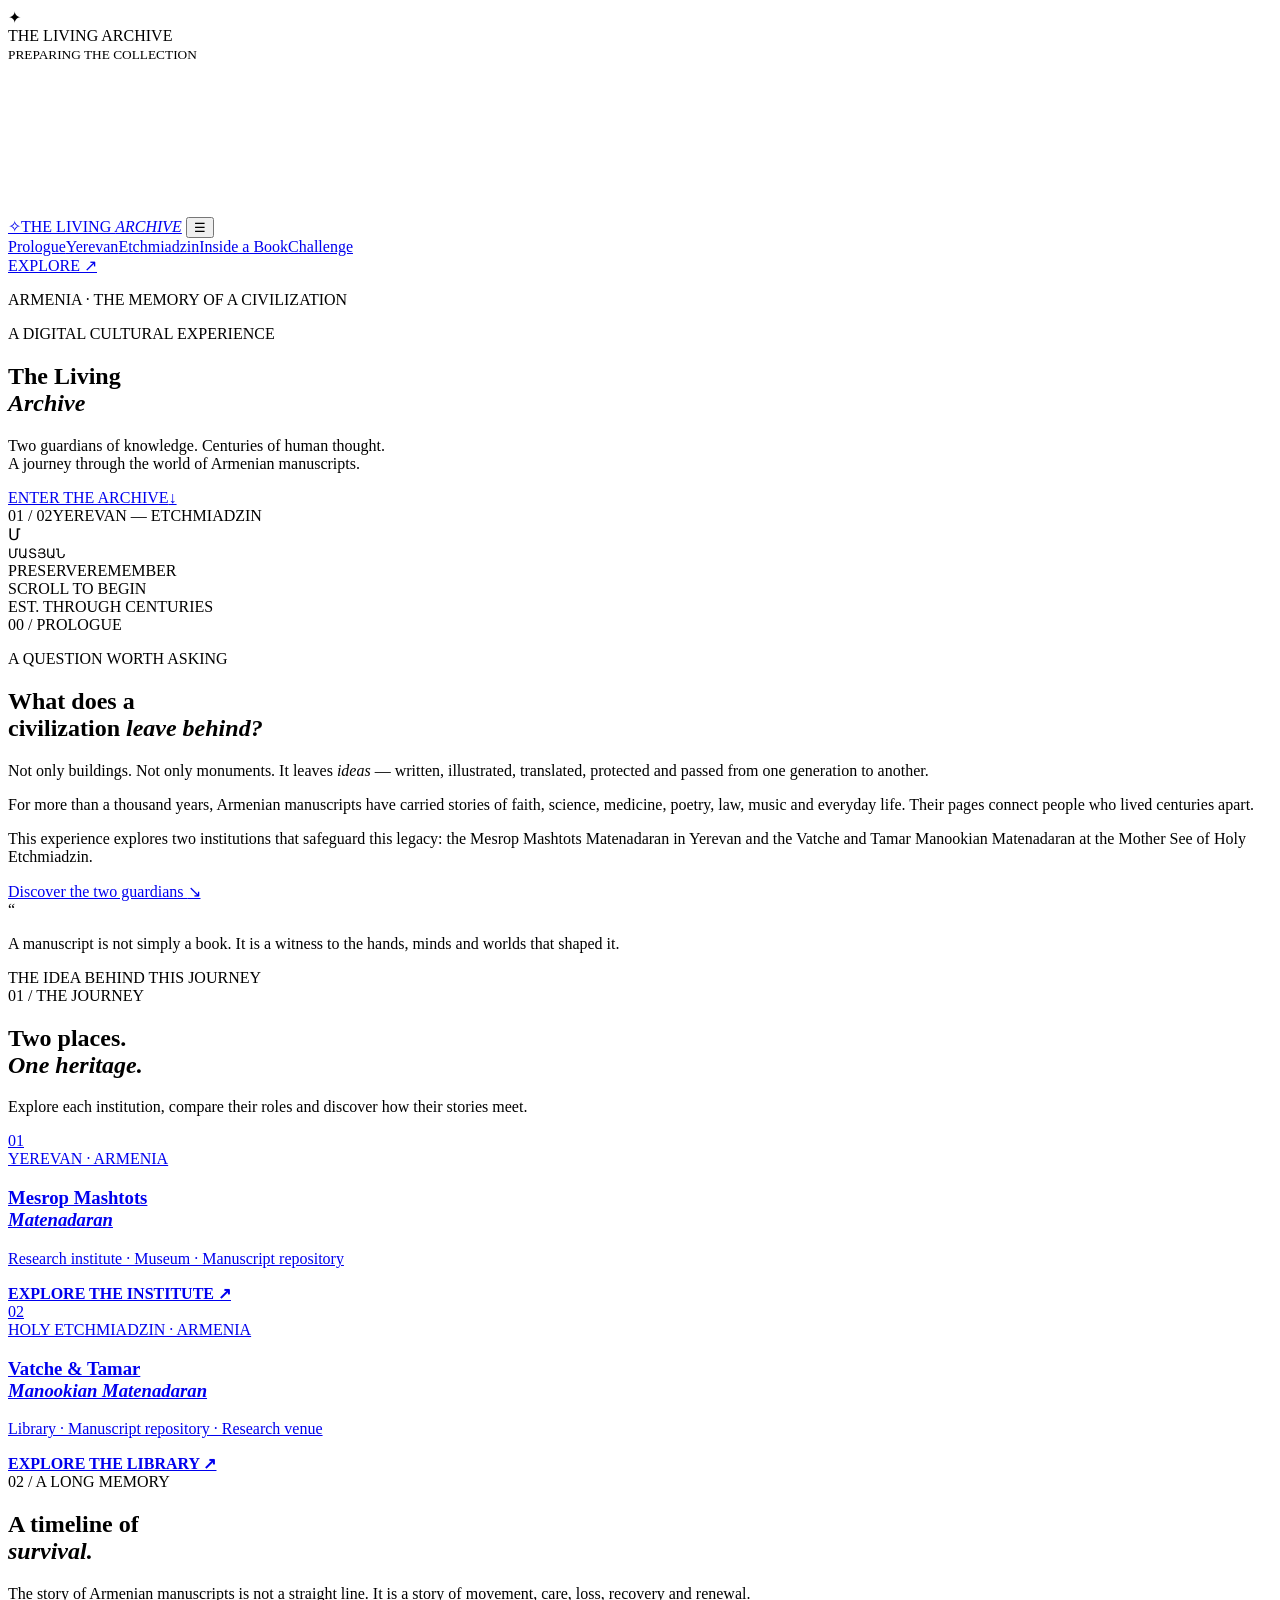
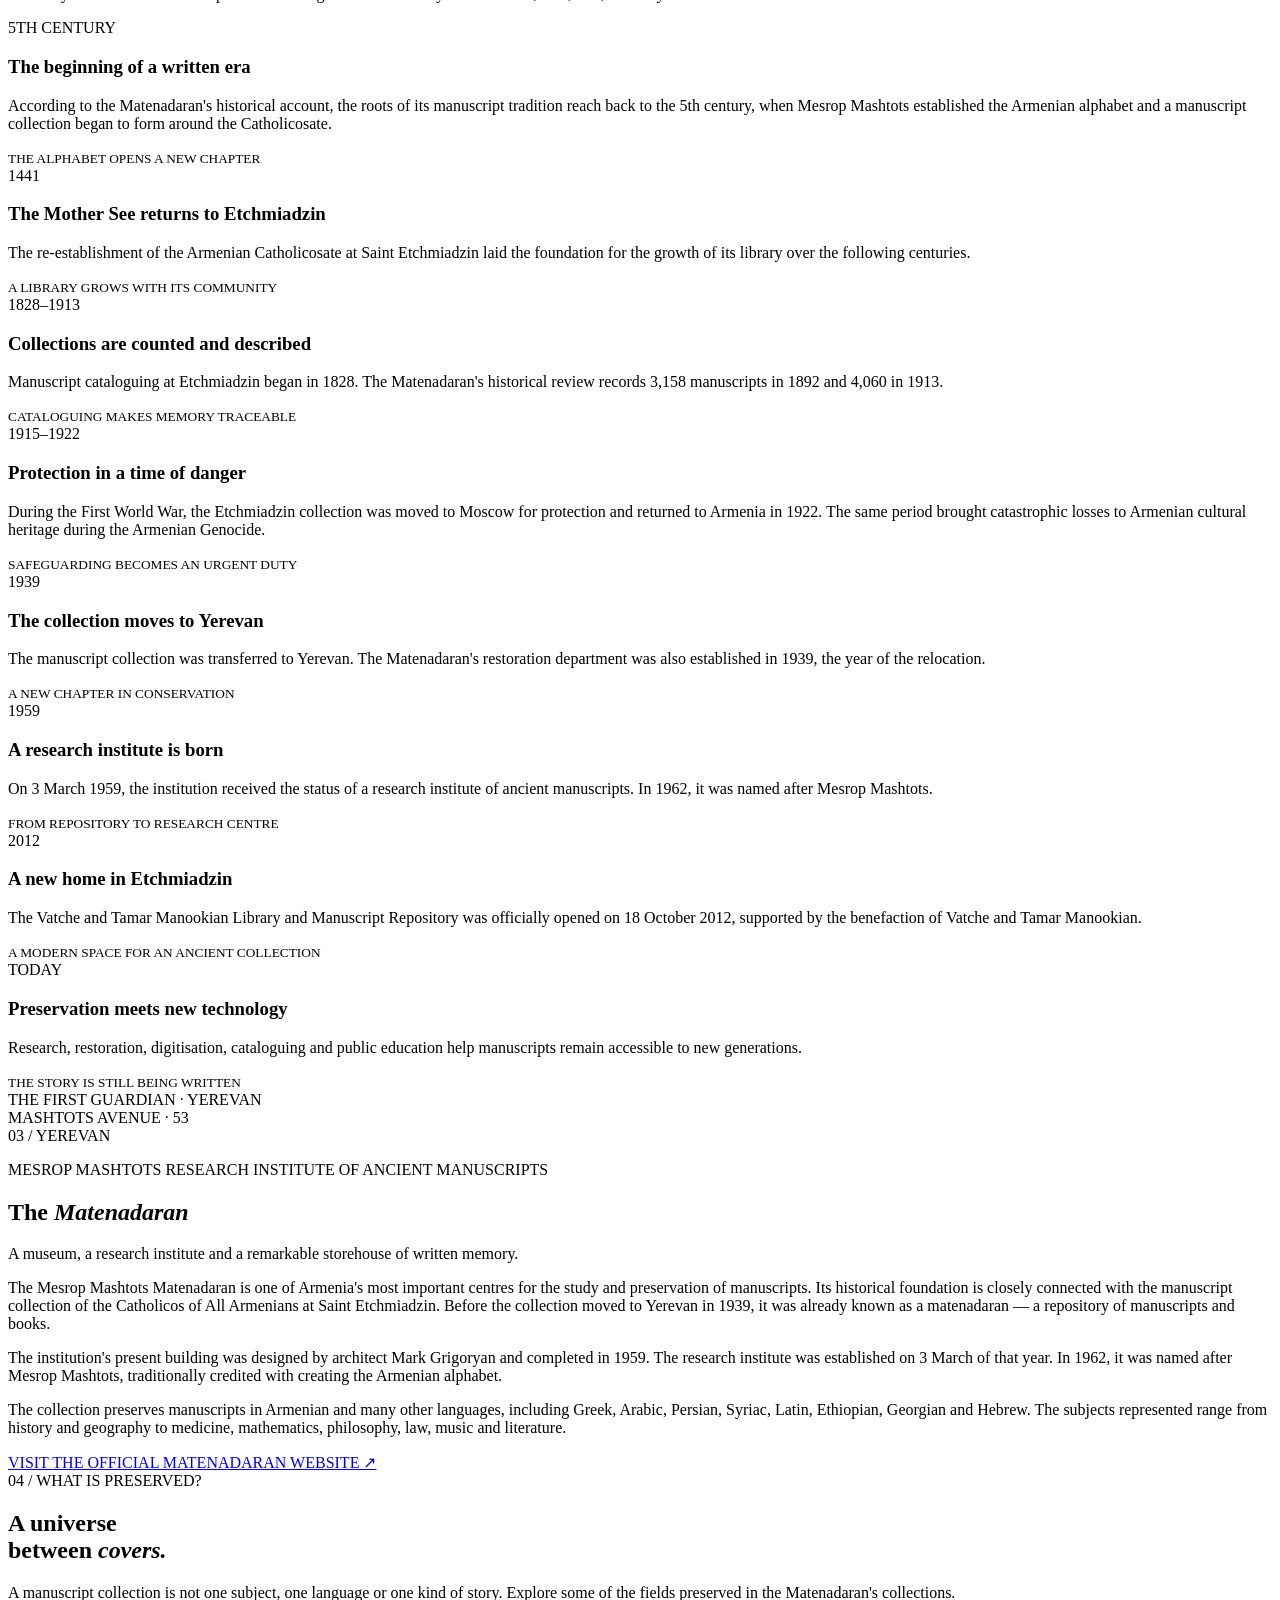
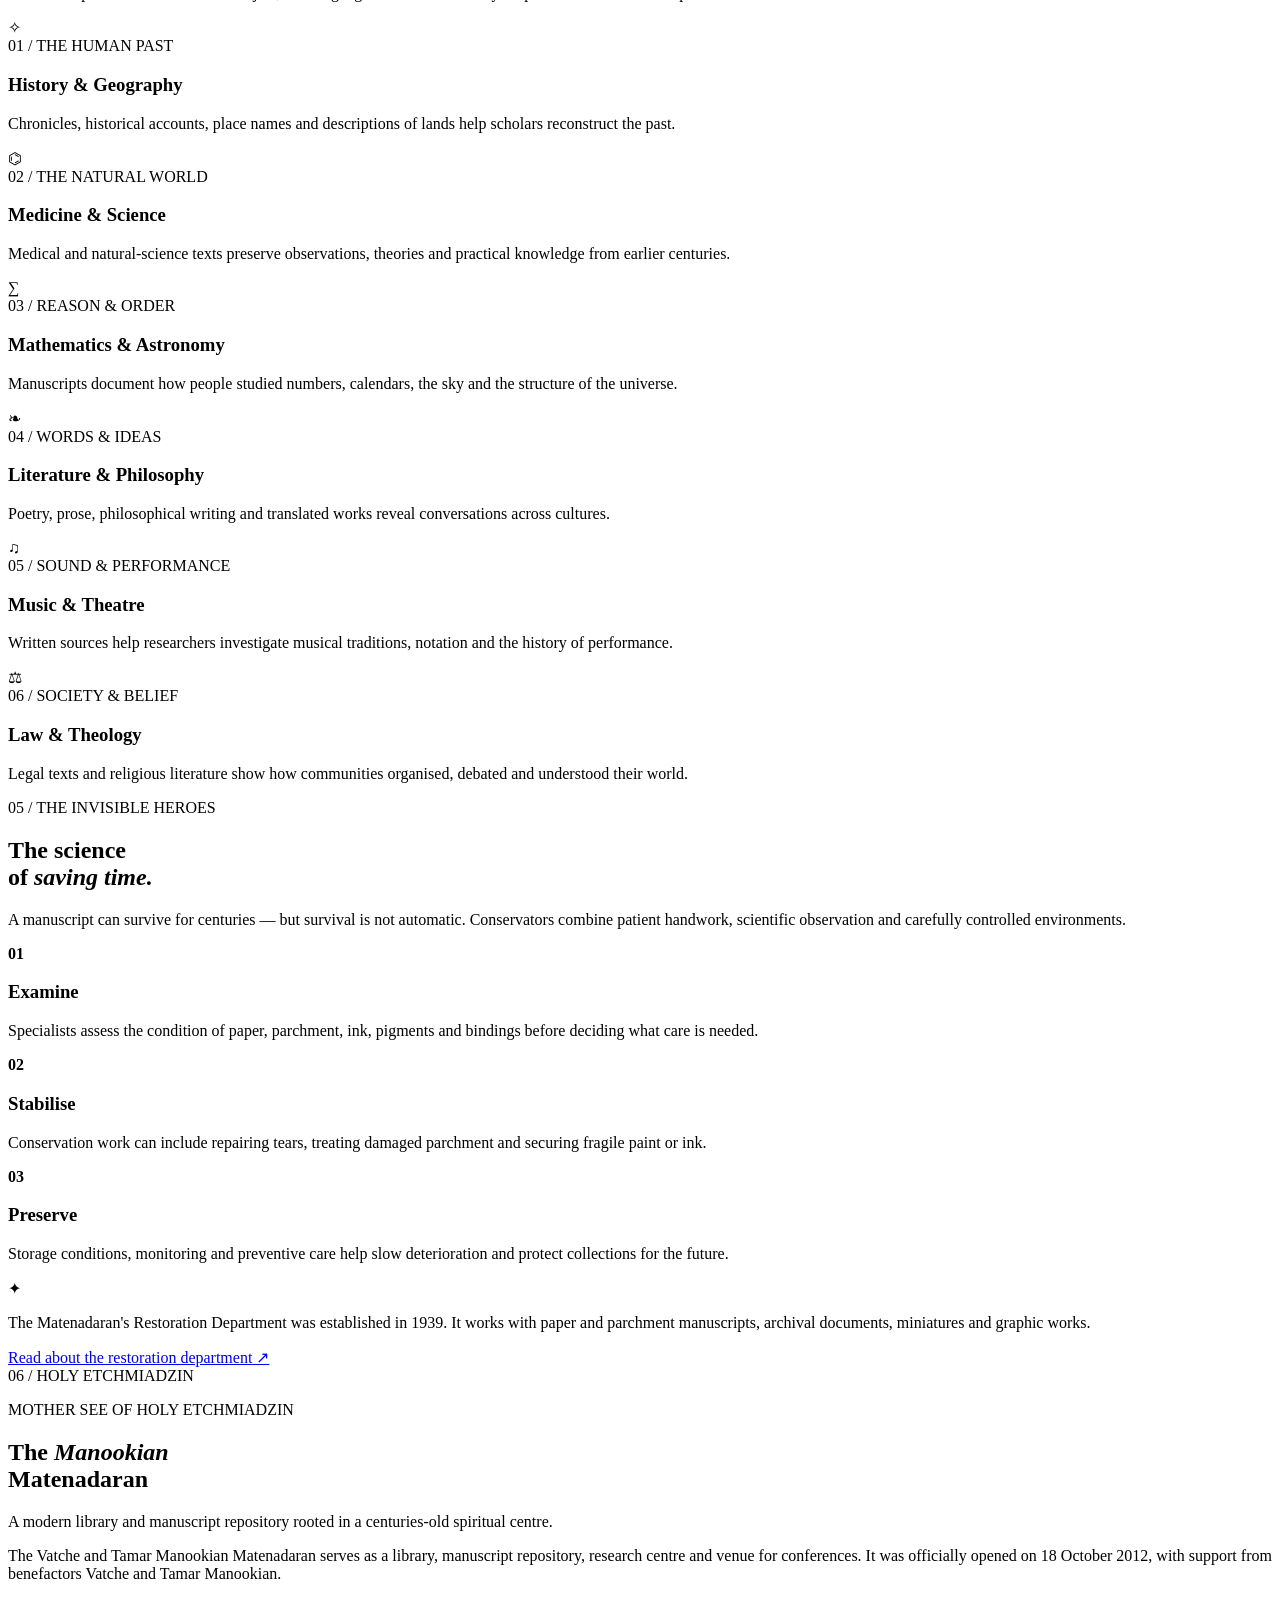
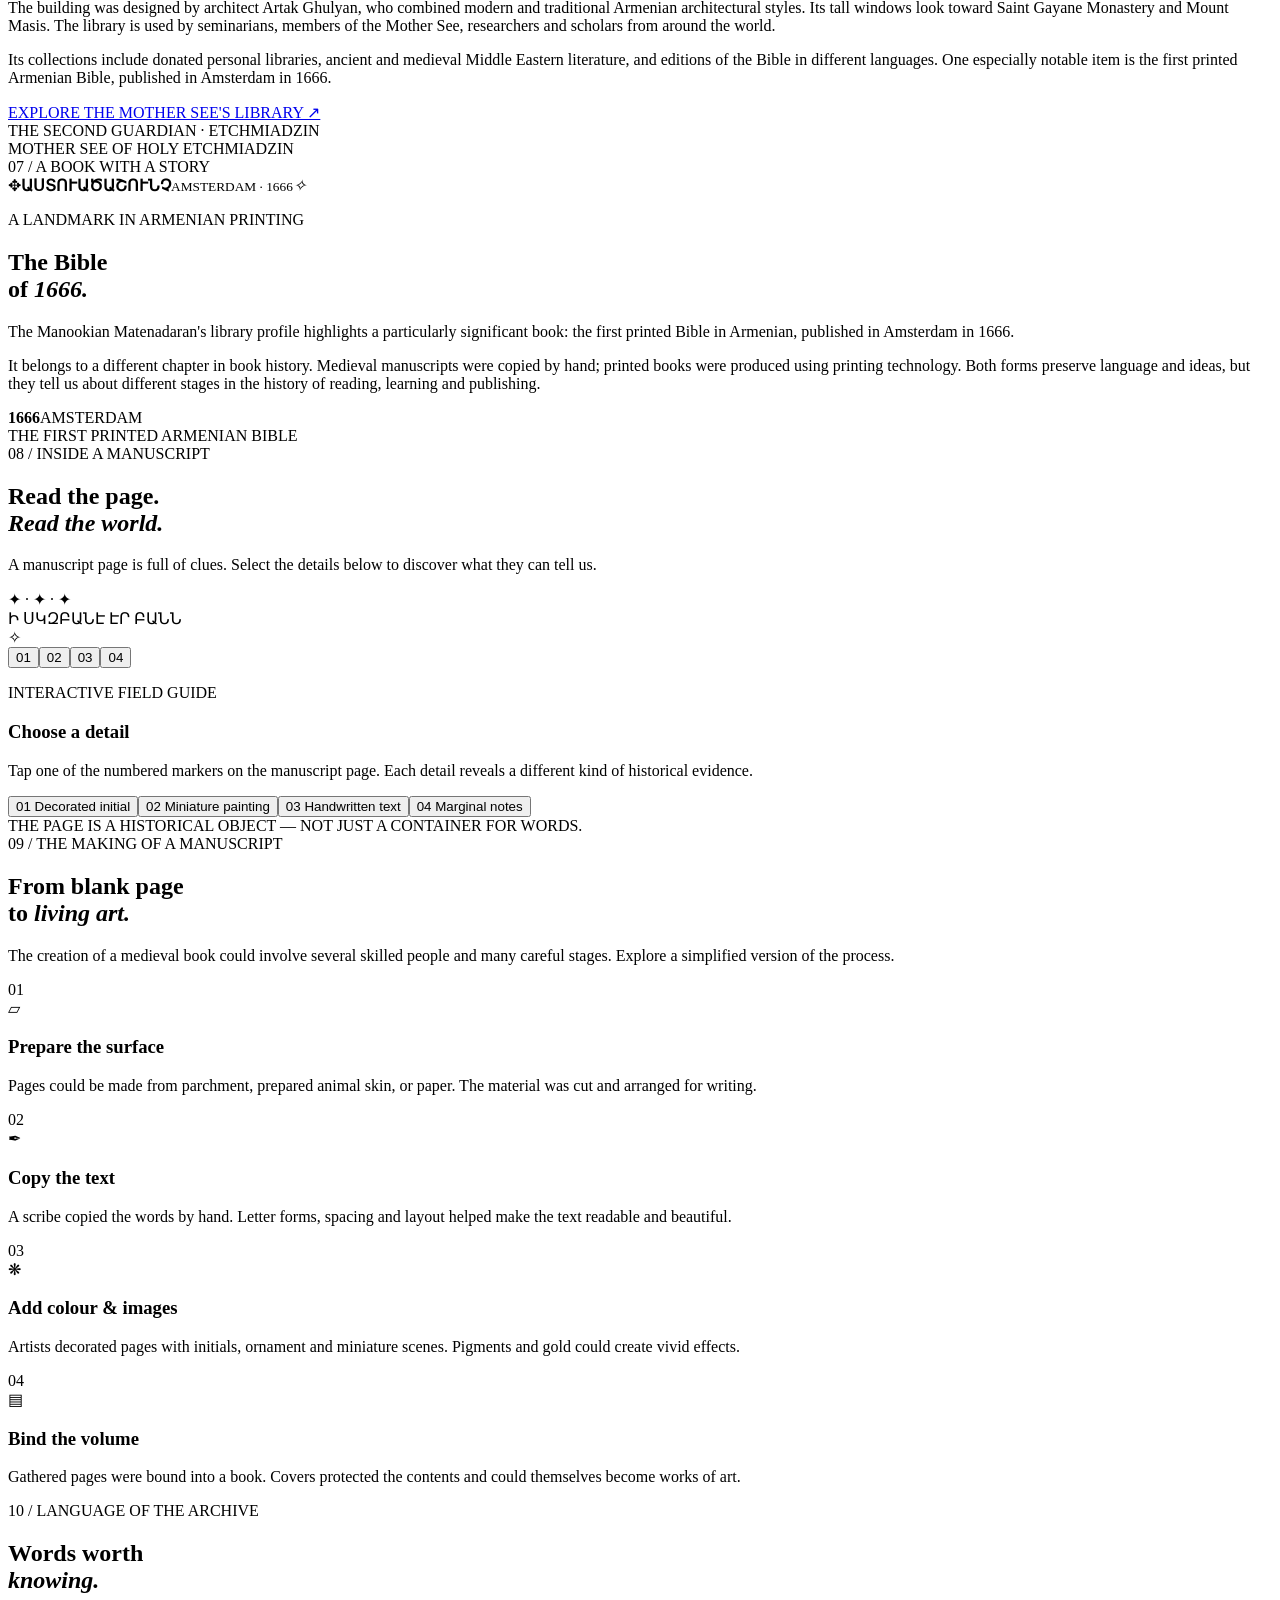
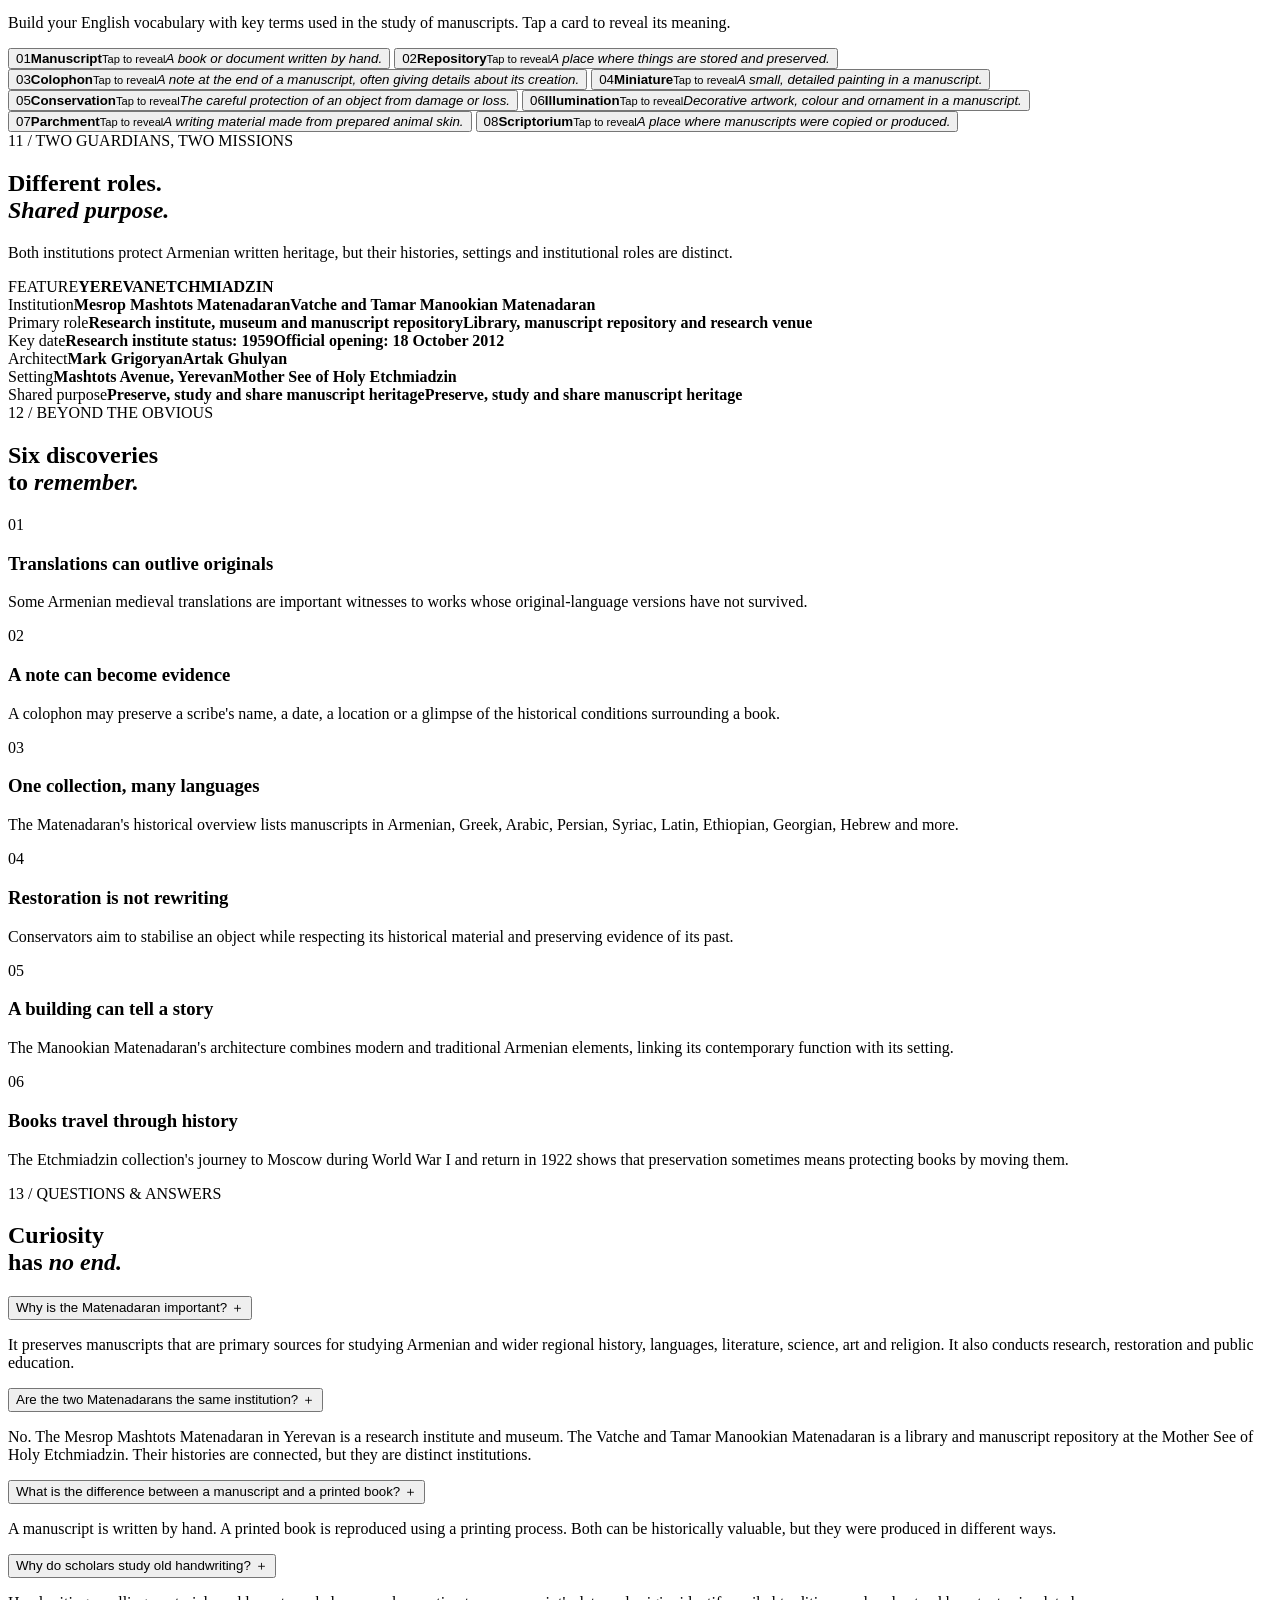
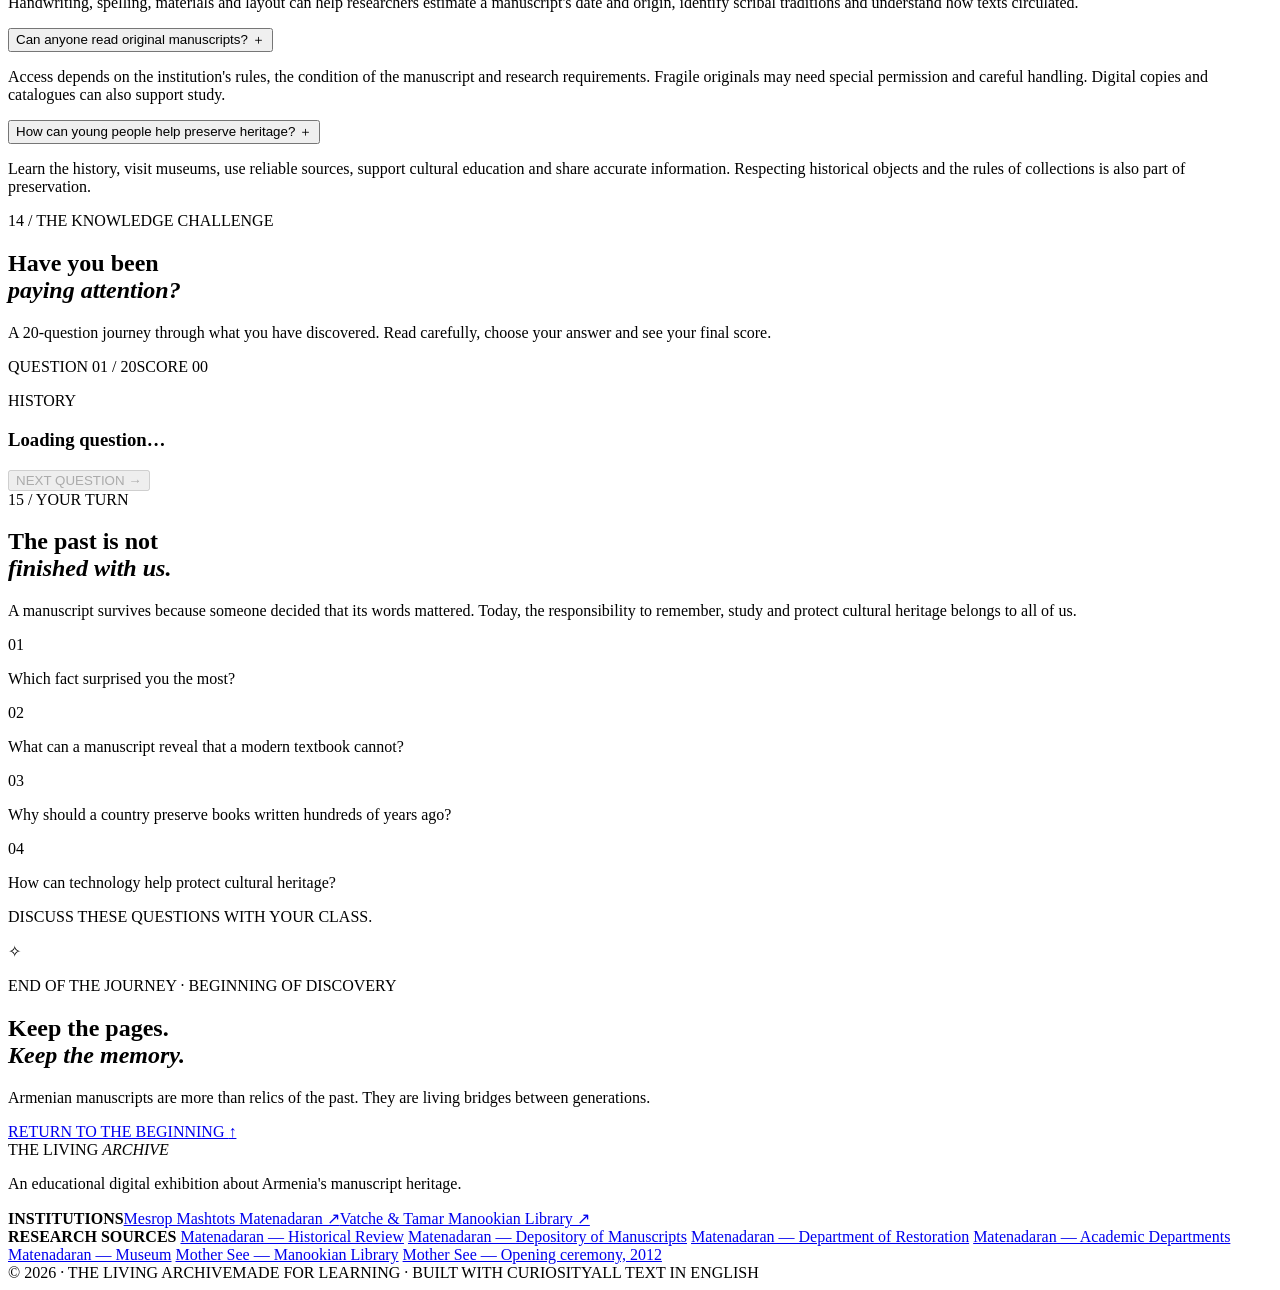
==== index 3.html @ 2962e81a "Add files via upload" ====
<!doctype html>
<html lang="en">
<head>
<meta charset="utf-8"><meta name="viewport" content="width=device-width,initial-scale=1">
<meta name="theme-color" content="#0b0b0c">
<meta name="description" content="An immersive digital museum exploring the Matenadaran in Yerevan and the Vatche and Tamar Manookian Matenadaran at Holy Etchmiadzin.">
<title>THE LIVING ARCHIVE — Guardians of Armenian Wisdom</title>
<link rel="preconnect" href="https://fonts.googleapis.com"><link rel="preconnect" href="https://fonts.gstatic.com" crossorigin>
<link href="https://fonts.googleapis.com/css2?family=Cormorant+Garamond:wght@400;500;600;700&family=DM+Sans:wght@300;400;500;600;700&family=Manrope:wght@300;400;500;600;700&display=swap" rel="stylesheet">
<link rel="stylesheet" href="style.css">
</head>
<body>
<div id="loader"><div class="loader-emblem">✦</div><div class="loader-name">THE LIVING ARCHIVE</div><div class="loader-line"><span></span></div><small>PREPARING THE COLLECTION</small></div>
<canvas id="dust"></canvas><div class="grain"></div><div class="scroll-progress"><span></span></div>
<header class="topbar">
<a class="brand" href="#home"><span class="brand-icon">✧</span><span>THE LIVING <i>ARCHIVE</i></span></a>
<button class="menu-toggle" aria-label="Open navigation">☰</button>
<nav><a href="#prologue">Prologue</a><a href="#yerevan">Yerevan</a><a href="#etchmiadzin">Etchmiadzin</a><a href="#manuscript">Inside a Book</a><a href="#quiz">Challenge</a></nav>
<a class="nav-cta" href="#journey">EXPLORE <span>↗</span></a></header>
<main>
<section class="hero" id="home">
<div class="hero-bg"></div><div class="hero-shade"></div><div class="hero-grid"></div>
<div class="hero-copy"><p class="eyebrow reveal">ARMENIA · THE MEMORY OF A CIVILIZATION</p><div class="hero-overline reveal">A DIGITAL CULTURAL EXPERIENCE</div>
<h1 class="reveal">The Living<br><em>Archive</em></h1>
<p class="hero-deck reveal">Two guardians of knowledge. Centuries of human thought.<br>A journey through the world of Armenian manuscripts.</p>
<a class="hero-button reveal" href="#prologue"><span>ENTER THE ARCHIVE</span><b>↓</b></a>
<div class="hero-caption reveal"><span>01 / 02</span><i></i><span>YEREVAN — ETCHMIADZIN</span></div></div>
<div class="hero-orbit"><div class="orbit-ring ring-a"></div><div class="orbit-ring ring-b"></div><div class="orbit-core">Մ<br><small>ՄԱՏՅԱՆ</small></div><span class="orbit-note note-a">PRESERVE</span><span class="orbit-note note-b">REMEMBER</span></div>
<div class="hero-bottom"><span>SCROLL TO BEGIN</span><div class="scroll-mouse"><i></i></div><span>EST. THROUGH CENTURIES</span></div>
</section>
<section class="prologue section" id="prologue"><div class="section-tag reveal"><span>00</span> / PROLOGUE</div><div class="prologue-layout"><div><p class="gold-kicker reveal">A QUESTION WORTH ASKING</p><h2 class="display reveal">What does a<br>civilization <em>leave behind?</em></h2></div><div class="prologue-text reveal"><p class="large-copy">Not only buildings. Not only monuments. It leaves <em>ideas</em> — written, illustrated, translated, protected and passed from one generation to another.</p><p>For more than a thousand years, Armenian manuscripts have carried stories of faith, science, medicine, poetry, law, music and everyday life. Their pages connect people who lived centuries apart.</p><p>This experience explores two institutions that safeguard this legacy: the Mesrop Mashtots Matenadaran in Yerevan and the Vatche and Tamar Manookian Matenadaran at the Mother See of Holy Etchmiadzin.</p><a class="under-link" href="#journey">Discover the two guardians <span>↘</span></a></div></div>
<div class="quote-band reveal"><span class="quote-mark">“</span><p>A manuscript is not simply a book. It is a witness to the hands, minds and worlds that shaped it.</p><span class="quote-credit">THE IDEA BEHIND THIS JOURNEY</span></div>
</section>
<section class="journey section" id="journey"><div class="section-tag reveal"><span>01</span> / THE JOURNEY</div><div class="section-heading"><h2 class="display reveal">Two places.<br><em>One heritage.</em></h2><p class="reveal">Explore each institution, compare their roles and discover how their stories meet.</p></div>
<div class="destination-grid">
<a class="destination-card card-tilt reveal" href="#yerevan"><div class="dest-img dest-yerevan"></div><div class="dest-shade"></div><div class="dest-number">01</div><div class="dest-info"><span>YEREVAN · ARMENIA</span><h3>Mesrop Mashtots<br><em>Matenadaran</em></h3><p>Research institute · Museum · Manuscript repository</p><b>EXPLORE THE INSTITUTE ↗</b></div></a>
<a class="destination-card card-tilt reveal" href="#etchmiadzin"><div class="dest-img dest-etch"></div><div class="dest-shade"></div><div class="dest-number">02</div><div class="dest-info"><span>HOLY ETCHMIADZIN · ARMENIA</span><h3>Vatche & Tamar<br><em>Manookian Matenadaran</em></h3><p>Library · Manuscript repository · Research venue</p><b>EXPLORE THE LIBRARY ↗</b></div></a>
</div></section>
<section class="history section"><div class="section-tag reveal"><span>02</span> / A LONG MEMORY</div><div class="history-head"><h2 class="display reveal">A timeline of<br><em>survival.</em></h2><p class="reveal">The story of Armenian manuscripts is not a straight line. It is a story of movement, care, loss, recovery and renewal.</p></div>
<div class="timeline">
<article class="timeline-row reveal"><div class="time-date">5TH CENTURY</div><div class="time-dot"></div><div class="time-body"><h3>The beginning of a written era</h3><p>According to the Matenadaran's historical account, the roots of its manuscript tradition reach back to the 5th century, when Mesrop Mashtots established the Armenian alphabet and a manuscript collection began to form around the Catholicosate.</p><small>THE ALPHABET OPENS A NEW CHAPTER</small></div></article>
<article class="timeline-row reveal"><div class="time-date">1441</div><div class="time-dot"></div><div class="time-body"><h3>The Mother See returns to Etchmiadzin</h3><p>The re-establishment of the Armenian Catholicosate at Saint Etchmiadzin laid the foundation for the growth of its library over the following centuries.</p><small>A LIBRARY GROWS WITH ITS COMMUNITY</small></div></article>
<article class="timeline-row reveal"><div class="time-date">1828–1913</div><div class="time-dot"></div><div class="time-body"><h3>Collections are counted and described</h3><p>Manuscript cataloguing at Etchmiadzin began in 1828. The Matenadaran's historical review records 3,158 manuscripts in 1892 and 4,060 in 1913.</p><small>CATALOGUING MAKES MEMORY TRACEABLE</small></div></article>
<article class="timeline-row reveal"><div class="time-date">1915–1922</div><div class="time-dot"></div><div class="time-body"><h3>Protection in a time of danger</h3><p>During the First World War, the Etchmiadzin collection was moved to Moscow for protection and returned to Armenia in 1922. The same period brought catastrophic losses to Armenian cultural heritage during the Armenian Genocide.</p><small>SAFEGUARDING BECOMES AN URGENT DUTY</small></div></article>
<article class="timeline-row reveal"><div class="time-date">1939</div><div class="time-dot"></div><div class="time-body"><h3>The collection moves to Yerevan</h3><p>The manuscript collection was transferred to Yerevan. The Matenadaran's restoration department was also established in 1939, the year of the relocation.</p><small>A NEW CHAPTER IN CONSERVATION</small></div></article>
<article class="timeline-row reveal"><div class="time-date">1959</div><div class="time-dot"></div><div class="time-body"><h3>A research institute is born</h3><p>On 3 March 1959, the institution received the status of a research institute of ancient manuscripts. In 1962, it was named after Mesrop Mashtots.</p><small>FROM REPOSITORY TO RESEARCH CENTRE</small></div></article>
<article class="timeline-row reveal"><div class="time-date">2012</div><div class="time-dot"></div><div class="time-body"><h3>A new home in Etchmiadzin</h3><p>The Vatche and Tamar Manookian Library and Manuscript Repository was officially opened on 18 October 2012, supported by the benefaction of Vatche and Tamar Manookian.</p><small>A MODERN SPACE FOR AN ANCIENT COLLECTION</small></div></article>
<article class="timeline-row reveal"><div class="time-date">TODAY</div><div class="time-dot"></div><div class="time-body"><h3>Preservation meets new technology</h3><p>Research, restoration, digitisation, cataloguing and public education help manuscripts remain accessible to new generations.</p><small>THE STORY IS STILL BEING WRITTEN</small></div></article>
</div></section>
<section class="institution institution-yerevan" id="yerevan"><div class="institution-visual"><div class="visual-image"></div><div class="vertical-label">THE FIRST GUARDIAN · YEREVAN</div><div class="visual-caption">MASHTOTS AVENUE · 53</div></div><div class="institution-content"><div class="section-tag reveal"><span>03</span> / YEREVAN</div><p class="gold-kicker reveal">MESROP MASHTOTS RESEARCH INSTITUTE OF ANCIENT MANUSCRIPTS</p><h2 class="display reveal">The <em>Matenadaran</em></h2><p class="lead reveal">A museum, a research institute and a remarkable storehouse of written memory.</p><p class="reveal">The Mesrop Mashtots Matenadaran is one of Armenia's most important centres for the study and preservation of manuscripts. Its historical foundation is closely connected with the manuscript collection of the Catholicos of All Armenians at Saint Etchmiadzin. Before the collection moved to Yerevan in 1939, it was already known as a matenadaran — a repository of manuscripts and books.</p><p class="reveal">The institution's present building was designed by architect Mark Grigoryan and completed in 1959. The research institute was established on 3 March of that year. In 1962, it was named after Mesrop Mashtots, traditionally credited with creating the Armenian alphabet.</p><p class="reveal">The collection preserves manuscripts in Armenian and many other languages, including Greek, Arabic, Persian, Syriac, Latin, Ethiopian, Georgian and Hebrew. The subjects represented range from history and geography to medicine, mathematics, philosophy, law, music and literature.</p><a class="solid-link reveal" href="https://matenadaran.am/en/" target="_blank" rel="noopener">VISIT THE OFFICIAL MATENADARAN WEBSITE ↗</a></div></section>
<section class="collection section"><div class="section-tag reveal"><span>04</span> / WHAT IS PRESERVED?</div><div class="collection-intro"><h2 class="display reveal">A universe<br>between <em>covers.</em></h2><p class="reveal">A manuscript collection is not one subject, one language or one kind of story. Explore some of the fields preserved in the Matenadaran's collections.</p></div>
<div class="collection-grid">
<article class="collection-tile reveal"><div class="tile-icon">✧</div><span>01 / THE HUMAN PAST</span><h3>History & Geography</h3><p>Chronicles, historical accounts, place names and descriptions of lands help scholars reconstruct the past.</p></article>
<article class="collection-tile reveal"><div class="tile-icon">⌬</div><span>02 / THE NATURAL WORLD</span><h3>Medicine & Science</h3><p>Medical and natural-science texts preserve observations, theories and practical knowledge from earlier centuries.</p></article>
<article class="collection-tile reveal"><div class="tile-icon">∑</div><span>03 / REASON & ORDER</span><h3>Mathematics & Astronomy</h3><p>Manuscripts document how people studied numbers, calendars, the sky and the structure of the universe.</p></article>
<article class="collection-tile reveal"><div class="tile-icon">❧</div><span>04 / WORDS & IDEAS</span><h3>Literature & Philosophy</h3><p>Poetry, prose, philosophical writing and translated works reveal conversations across cultures.</p></article>
<article class="collection-tile reveal"><div class="tile-icon">♫</div><span>05 / SOUND & PERFORMANCE</span><h3>Music & Theatre</h3><p>Written sources help researchers investigate musical traditions, notation and the history of performance.</p></article>
<article class="collection-tile reveal"><div class="tile-icon">⚖</div><span>06 / SOCIETY & BELIEF</span><h3>Law & Theology</h3><p>Legal texts and religious literature show how communities organised, debated and understood their world.</p></article>
</div></section>
<section class="restoration"><div class="restoration-bg"></div><div class="restoration-content"><div class="section-tag reveal"><span>05</span> / THE INVISIBLE HEROES</div><h2 class="display reveal">The science<br>of <em>saving time.</em></h2><p class="restoration-lead reveal">A manuscript can survive for centuries — but survival is not automatic. Conservators combine patient handwork, scientific observation and carefully controlled environments.</p><div class="restoration-points"><article class="reveal"><b>01</b><h3>Examine</h3><p>Specialists assess the condition of paper, parchment, ink, pigments and bindings before deciding what care is needed.</p></article><article class="reveal"><b>02</b><h3>Stabilise</h3><p>Conservation work can include repairing tears, treating damaged parchment and securing fragile paint or ink.</p></article><article class="reveal"><b>03</b><h3>Preserve</h3><p>Storage conditions, monitoring and preventive care help slow deterioration and protect collections for the future.</p></article></div><div class="restoration-note reveal"><span>✦</span><p>The Matenadaran's Restoration Department was established in 1939. It works with paper and parchment manuscripts, archival documents, miniatures and graphic works.</p></div><a class="under-link reveal" href="https://matenadaran.am/en/matenadaran/research-institute/scientific-and-technical-departments/department-of-restoration/" target="_blank" rel="noopener">Read about the restoration department ↗</a></div></section>
<section class="institution institution-etch" id="etchmiadzin"><div class="institution-content"><div class="section-tag reveal"><span>06</span> / HOLY ETCHMIADZIN</div><p class="gold-kicker reveal">MOTHER SEE OF HOLY ETCHMIADZIN</p><h2 class="display reveal">The <em>Manookian</em><br>Matenadaran</h2><p class="lead reveal">A modern library and manuscript repository rooted in a centuries-old spiritual centre.</p><p class="reveal">The Vatche and Tamar Manookian Matenadaran serves as a library, manuscript repository, research centre and venue for conferences. It was officially opened on 18 October 2012, with support from benefactors Vatche and Tamar Manookian.</p><p class="reveal">The building was designed by architect Artak Ghulyan, who combined modern and traditional Armenian architectural styles. Its tall windows look toward Saint Gayane Monastery and Mount Masis. The library is used by seminarians, members of the Mother See, researchers and scholars from around the world.</p><p class="reveal">Its collections include donated personal libraries, ancient and medieval Middle Eastern literature, and editions of the Bible in different languages. One especially notable item is the first printed Armenian Bible, published in Amsterdam in 1666.</p><a class="solid-link reveal" href="https://www.armenianchurch.org/en/Premices-of-the-Mother-See/vatche-and-tamar-manookian-library" target="_blank" rel="noopener">EXPLORE THE MOTHER SEE'S LIBRARY ↗</a></div><div class="institution-visual etch-visual"><div class="visual-image"></div><div class="vertical-label">THE SECOND GUARDIAN · ETCHMIADZIN</div><div class="visual-caption">MOTHER SEE OF HOLY ETCHMIADZIN</div></div></section>
<section class="special-object section"><div class="section-tag reveal"><span>07</span> / A BOOK WITH A STORY</div><div class="object-layout"><div class="object-art reveal"><div class="book-shadow"></div><div class="book-cover"><div class="book-border"><span>✥</span><b>ԱՍՏՈՒԱԾԱՇՈՒՆՉ</b><small>AMSTERDAM · 1666</small><i>✧</i></div></div><div class="object-orbit"></div></div><div class="object-copy"><p class="gold-kicker reveal">A LANDMARK IN ARMENIAN PRINTING</p><h2 class="display reveal">The Bible<br>of <em>1666.</em></h2><p class="reveal">The Manookian Matenadaran's library profile highlights a particularly significant book: the first printed Bible in Armenian, published in Amsterdam in 1666.</p><p class="reveal">It belongs to a different chapter in book history. Medieval manuscripts were copied by hand; printed books were produced using printing technology. Both forms preserve language and ideas, but they tell us about different stages in the history of reading, learning and publishing.</p><div class="object-fact reveal"><strong>1666</strong><span>AMSTERDAM<br>THE FIRST PRINTED ARMENIAN BIBLE</span></div></div></div></section>
<section class="inside-book section" id="manuscript"><div class="section-tag reveal"><span>08</span> / INSIDE A MANUSCRIPT</div><div class="inside-head"><h2 class="display reveal">Read the page.<br><em>Read the world.</em></h2><p class="reveal">A manuscript page is full of clues. Select the details below to discover what they can tell us.</p></div>
<div class="manuscript-lab"><div class="manuscript-visual reveal"><div class="folio"><div class="folio-top">✦ · ✦ · ✦</div><div class="folio-title">Ի ՍԿԶԲԱՆԷ ԷՐ ԲԱՆՆ</div><div class="folio-art"><div class="miniature-frame"><div class="miniature-sun"></div><div class="miniature-arch"></div><div class="miniature-figure"></div></div></div><div class="folio-lines"><i></i><i></i><i></i><i></i><i></i><i></i><i></i></div><div class="folio-note">✧</div></div><button class="hotspot hs1" data-detail="initial" aria-label="Decorated initial">01</button><button class="hotspot hs2" data-detail="miniature" aria-label="Miniature illustration">02</button><button class="hotspot hs3" data-detail="text" aria-label="Handwritten text">03</button><button class="hotspot hs4" data-detail="margin" aria-label="Marginal note">04</button></div>
<div class="manuscript-details"><p class="gold-kicker">INTERACTIVE FIELD GUIDE</p><h3 id="detail-title">Choose a detail</h3><p id="detail-copy">Tap one of the numbered markers on the manuscript page. Each detail reveals a different kind of historical evidence.</p><div class="detail-index"><button class="detail-tab active" data-detail="initial">01 <span>Decorated initial</span></button><button class="detail-tab" data-detail="miniature">02 <span>Miniature painting</span></button><button class="detail-tab" data-detail="text">03 <span>Handwritten text</span></button><button class="detail-tab" data-detail="margin">04 <span>Marginal notes</span></button></div><div class="detail-tip">THE PAGE IS A HISTORICAL OBJECT — NOT JUST A CONTAINER FOR WORDS.</div></div></div></section>
<section class="craft-section"><div class="craft-bg"></div><div class="craft-content"><div class="section-tag reveal"><span>09</span> / THE MAKING OF A MANUSCRIPT</div><h2 class="display reveal">From blank page<br>to <em>living art.</em></h2><p class="craft-intro reveal">The creation of a medieval book could involve several skilled people and many careful stages. Explore a simplified version of the process.</p>
<div class="craft-flow"><article class="craft-card reveal"><span>01</span><div class="craft-symbol">▱</div><h3>Prepare the surface</h3><p>Pages could be made from parchment, prepared animal skin, or paper. The material was cut and arranged for writing.</p></article><article class="craft-card reveal"><span>02</span><div class="craft-symbol">✒</div><h3>Copy the text</h3><p>A scribe copied the words by hand. Letter forms, spacing and layout helped make the text readable and beautiful.</p></article><article class="craft-card reveal"><span>03</span><div class="craft-symbol">❋</div><h3>Add colour & images</h3><p>Artists decorated pages with initials, ornament and miniature scenes. Pigments and gold could create vivid effects.</p></article><article class="craft-card reveal"><span>04</span><div class="craft-symbol">▤</div><h3>Bind the volume</h3><p>Gathered pages were bound into a book. Covers protected the contents and could themselves become works of art.</p></article></div></div></section>
<section class="language section"><div class="section-tag reveal"><span>10</span> / LANGUAGE OF THE ARCHIVE</div><div class="language-head"><h2 class="display reveal">Words worth<br><em>knowing.</em></h2><p class="reveal">Build your English vocabulary with key terms used in the study of manuscripts. Tap a card to reveal its meaning.</p></div><div class="vocab-grid" id="vocab-grid">
<button class="vocab-card reveal"><span>01</span><strong>Manuscript</strong><small>Tap to reveal</small><em>A book or document written by hand.</em></button>
<button class="vocab-card reveal"><span>02</span><strong>Repository</strong><small>Tap to reveal</small><em>A place where things are stored and preserved.</em></button>
<button class="vocab-card reveal"><span>03</span><strong>Colophon</strong><small>Tap to reveal</small><em>A note at the end of a manuscript, often giving details about its creation.</em></button>
<button class="vocab-card reveal"><span>04</span><strong>Miniature</strong><small>Tap to reveal</small><em>A small, detailed painting in a manuscript.</em></button>
<button class="vocab-card reveal"><span>05</span><strong>Conservation</strong><small>Tap to reveal</small><em>The careful protection of an object from damage or loss.</em></button>
<button class="vocab-card reveal"><span>06</span><strong>Illumination</strong><small>Tap to reveal</small><em>Decorative artwork, colour and ornament in a manuscript.</em></button>
<button class="vocab-card reveal"><span>07</span><strong>Parchment</strong><small>Tap to reveal</small><em>A writing material made from prepared animal skin.</em></button>
<button class="vocab-card reveal"><span>08</span><strong>Scriptorium</strong><small>Tap to reveal</small><em>A place where manuscripts were copied or produced.</em></button>
</div></section>
<section class="compare section"><div class="section-tag reveal"><span>11</span> / TWO GUARDIANS, TWO MISSIONS</div><h2 class="display reveal">Different roles.<br><em>Shared purpose.</em></h2><p class="compare-intro reveal">Both institutions protect Armenian written heritage, but their histories, settings and institutional roles are distinct.</p>
<div class="compare-table reveal"><div class="compare-row compare-labels"><span>FEATURE</span><b>YEREVAN</b><b>ETCHMIADZIN</b></div><div class="compare-row"><span>Institution</span><b>Mesrop Mashtots Matenadaran</b><b>Vatche and Tamar Manookian Matenadaran</b></div><div class="compare-row"><span>Primary role</span><b>Research institute, museum and manuscript repository</b><b>Library, manuscript repository and research venue</b></div><div class="compare-row"><span>Key date</span><b>Research institute status: 1959</b><b>Official opening: 18 October 2012</b></div><div class="compare-row"><span>Architect</span><b>Mark Grigoryan</b><b>Artak Ghulyan</b></div><div class="compare-row"><span>Setting</span><b>Mashtots Avenue, Yerevan</b><b>Mother See of Holy Etchmiadzin</b></div><div class="compare-row"><span>Shared purpose</span><b>Preserve, study and share manuscript heritage</b><b>Preserve, study and share manuscript heritage</b></div></div></section>
<section class="curiosities"><div class="curiosity-bg"></div><div class="curiosity-content"><div class="section-tag reveal"><span>12</span> / BEYOND THE OBVIOUS</div><h2 class="display reveal">Six discoveries<br>to <em>remember.</em></h2><div class="curiosity-grid">
<article class="curiosity-card reveal"><span>01</span><h3>Translations can outlive originals</h3><p>Some Armenian medieval translations are important witnesses to works whose original-language versions have not survived.</p></article>
<article class="curiosity-card reveal"><span>02</span><h3>A note can become evidence</h3><p>A colophon may preserve a scribe's name, a date, a location or a glimpse of the historical conditions surrounding a book.</p></article>
<article class="curiosity-card reveal"><span>03</span><h3>One collection, many languages</h3><p>The Matenadaran's historical overview lists manuscripts in Armenian, Greek, Arabic, Persian, Syriac, Latin, Ethiopian, Georgian, Hebrew and more.</p></article>
<article class="curiosity-card reveal"><span>04</span><h3>Restoration is not rewriting</h3><p>Conservators aim to stabilise an object while respecting its historical material and preserving evidence of its past.</p></article>
<article class="curiosity-card reveal"><span>05</span><h3>A building can tell a story</h3><p>The Manookian Matenadaran's architecture combines modern and traditional Armenian elements, linking its contemporary function with its setting.</p></article>
<article class="curiosity-card reveal"><span>06</span><h3>Books travel through history</h3><p>The Etchmiadzin collection's journey to Moscow during World War I and return in 1922 shows that preservation sometimes means protecting books by moving them.</p></article>
</div></div></section>
<section class="faq section"><div class="section-tag reveal"><span>13</span> / QUESTIONS & ANSWERS</div><div class="faq-layout"><h2 class="display reveal">Curiosity<br>has <em>no end.</em></h2><div class="faq-list">
<article class="faq-item reveal"><button>Why is the Matenadaran important? <span>＋</span></button><div class="faq-answer"><p>It preserves manuscripts that are primary sources for studying Armenian and wider regional history, languages, literature, science, art and religion. It also conducts research, restoration and public education.</p></div></article>
<article class="faq-item reveal"><button>Are the two Matenadarans the same institution? <span>＋</span></button><div class="faq-answer"><p>No. The Mesrop Mashtots Matenadaran in Yerevan is a research institute and museum. The Vatche and Tamar Manookian Matenadaran is a library and manuscript repository at the Mother See of Holy Etchmiadzin. Their histories are connected, but they are distinct institutions.</p></div></article>
<article class="faq-item reveal"><button>What is the difference between a manuscript and a printed book? <span>＋</span></button><div class="faq-answer"><p>A manuscript is written by hand. A printed book is reproduced using a printing process. Both can be historically valuable, but they were produced in different ways.</p></div></article>
<article class="faq-item reveal"><button>Why do scholars study old handwriting? <span>＋</span></button><div class="faq-answer"><p>Handwriting, spelling, materials and layout can help researchers estimate a manuscript's date and origin, identify scribal traditions and understand how texts circulated.</p></div></article>
<article class="faq-item reveal"><button>Can anyone read original manuscripts? <span>＋</span></button><div class="faq-answer"><p>Access depends on the institution's rules, the condition of the manuscript and research requirements. Fragile originals may need special permission and careful handling. Digital copies and catalogues can also support study.</p></div></article>
<article class="faq-item reveal"><button>How can young people help preserve heritage? <span>＋</span></button><div class="faq-answer"><p>Learn the history, visit museums, use reliable sources, support cultural education and share accurate information. Respecting historical objects and the rules of collections is also part of preservation.</p></div></article>
</div></div></section>
<section class="quiz-section section" id="quiz"><div class="section-tag reveal"><span>14</span> / THE KNOWLEDGE CHALLENGE</div><div class="quiz-heading"><h2 class="display reveal">Have you been<br><em>paying attention?</em></h2><p class="reveal">A 20-question journey through what you have discovered. Read carefully, choose your answer and see your final score.</p></div><div class="quiz-shell reveal"><div class="quiz-top"><span id="quiz-count">QUESTION 01 / 20</span><span id="quiz-score">SCORE 00</span></div><div class="quiz-progress"><span id="quiz-bar"></span></div><div id="quiz-area"><p class="quiz-category" id="quiz-category">HISTORY</p><h3 id="quiz-question">Loading question…</h3><div id="quiz-answers" class="quiz-answers"></div><div id="quiz-feedback" aria-live="polite"></div><button id="quiz-next" class="hero-button" disabled>NEXT QUESTION <b>→</b></button></div><div id="quiz-result" hidden></div></div></section>
<section class="reflection section"><div class="section-tag reveal"><span>15</span> / YOUR TURN</div><h2 class="display reveal">The past is not<br><em>finished with us.</em></h2><p class="reflection-copy reveal">A manuscript survives because someone decided that its words mattered. Today, the responsibility to remember, study and protect cultural heritage belongs to all of us.</p><div class="reflection-prompts reveal"><div><span>01</span><p>Which fact surprised you the most?</p></div><div><span>02</span><p>What can a manuscript reveal that a modern textbook cannot?</p></div><div><span>03</span><p>Why should a country preserve books written hundreds of years ago?</p></div><div><span>04</span><p>How can technology help protect cultural heritage?</p></div></div><p class="reflection-note reveal">DISCUSS THESE QUESTIONS WITH YOUR CLASS.</p></section>
<section class="closing"><div class="closing-symbol">✧</div><p class="gold-kicker">END OF THE JOURNEY · BEGINNING OF DISCOVERY</p><h2>Keep the pages.<br><em>Keep the memory.</em></h2><p>Armenian manuscripts are more than relics of the past. They are living bridges between generations.</p><a class="hero-button" href="#home">RETURN TO THE BEGINNING <b>↑</b></a></section>
</main>
<footer><div class="footer-top"><div class="footer-brand">THE LIVING <i>ARCHIVE</i><p>An educational digital exhibition about Armenia's manuscript heritage.</p></div><div class="footer-links"><strong>INSTITUTIONS</strong><a href="https://matenadaran.am/en/" target="_blank" rel="noopener">Mesrop Mashtots Matenadaran ↗</a><a href="https://www.armenianchurch.org/en/Premices-of-the-Mother-See/vatche-and-tamar-manookian-library" target="_blank" rel="noopener">Vatche & Tamar Manookian Library ↗</a></div></div>
<div class="source-list"><strong>RESEARCH SOURCES</strong>
<a href="https://matenadaran.am/en/matenadaran/research-institute/historical-review/" target="_blank" rel="noopener">Matenadaran — Historical Review</a>
<a href="https://matenadaran.am/en/matenadaran/research-institute/scientific-and-technical-departments/depository-of-manuscripts/" target="_blank" rel="noopener">Matenadaran — Depository of Manuscripts</a>
<a href="https://matenadaran.am/en/matenadaran/research-institute/scientific-and-technical-departments/department-of-restoration/" target="_blank" rel="noopener">Matenadaran — Department of Restoration</a>
<a href="https://matenadaran.am/en/matenadaran/research-institute/academic-departments/" target="_blank" rel="noopener">Matenadaran — Academic Departments</a>
<a href="https://matenadaran.am/en/matenadaran/museum-and-gallery/museum-of-matenadaran/" target="_blank" rel="noopener">Matenadaran — Museum</a>
<a href="https://www.armenianchurch.org/en/Premices-of-the-Mother-See/vatche-and-tamar-manookian-library" target="_blank" rel="noopener">Mother See — Manookian Library</a>
<a href="https://www.armenianchurch.org/en/videos/opening-of-vatche-and-tamar-manoukian-library/4284" target="_blank" rel="noopener">Mother See — Opening ceremony, 2012</a>
</div><div class="footer-bottom"><span>© 2026 · THE LIVING ARCHIVE</span><span>MADE FOR LEARNING · BUILT WITH CURIOSITY</span><span>ALL TEXT IN ENGLISH</span></div></footer>
<script src="script.js"></script></body></html>
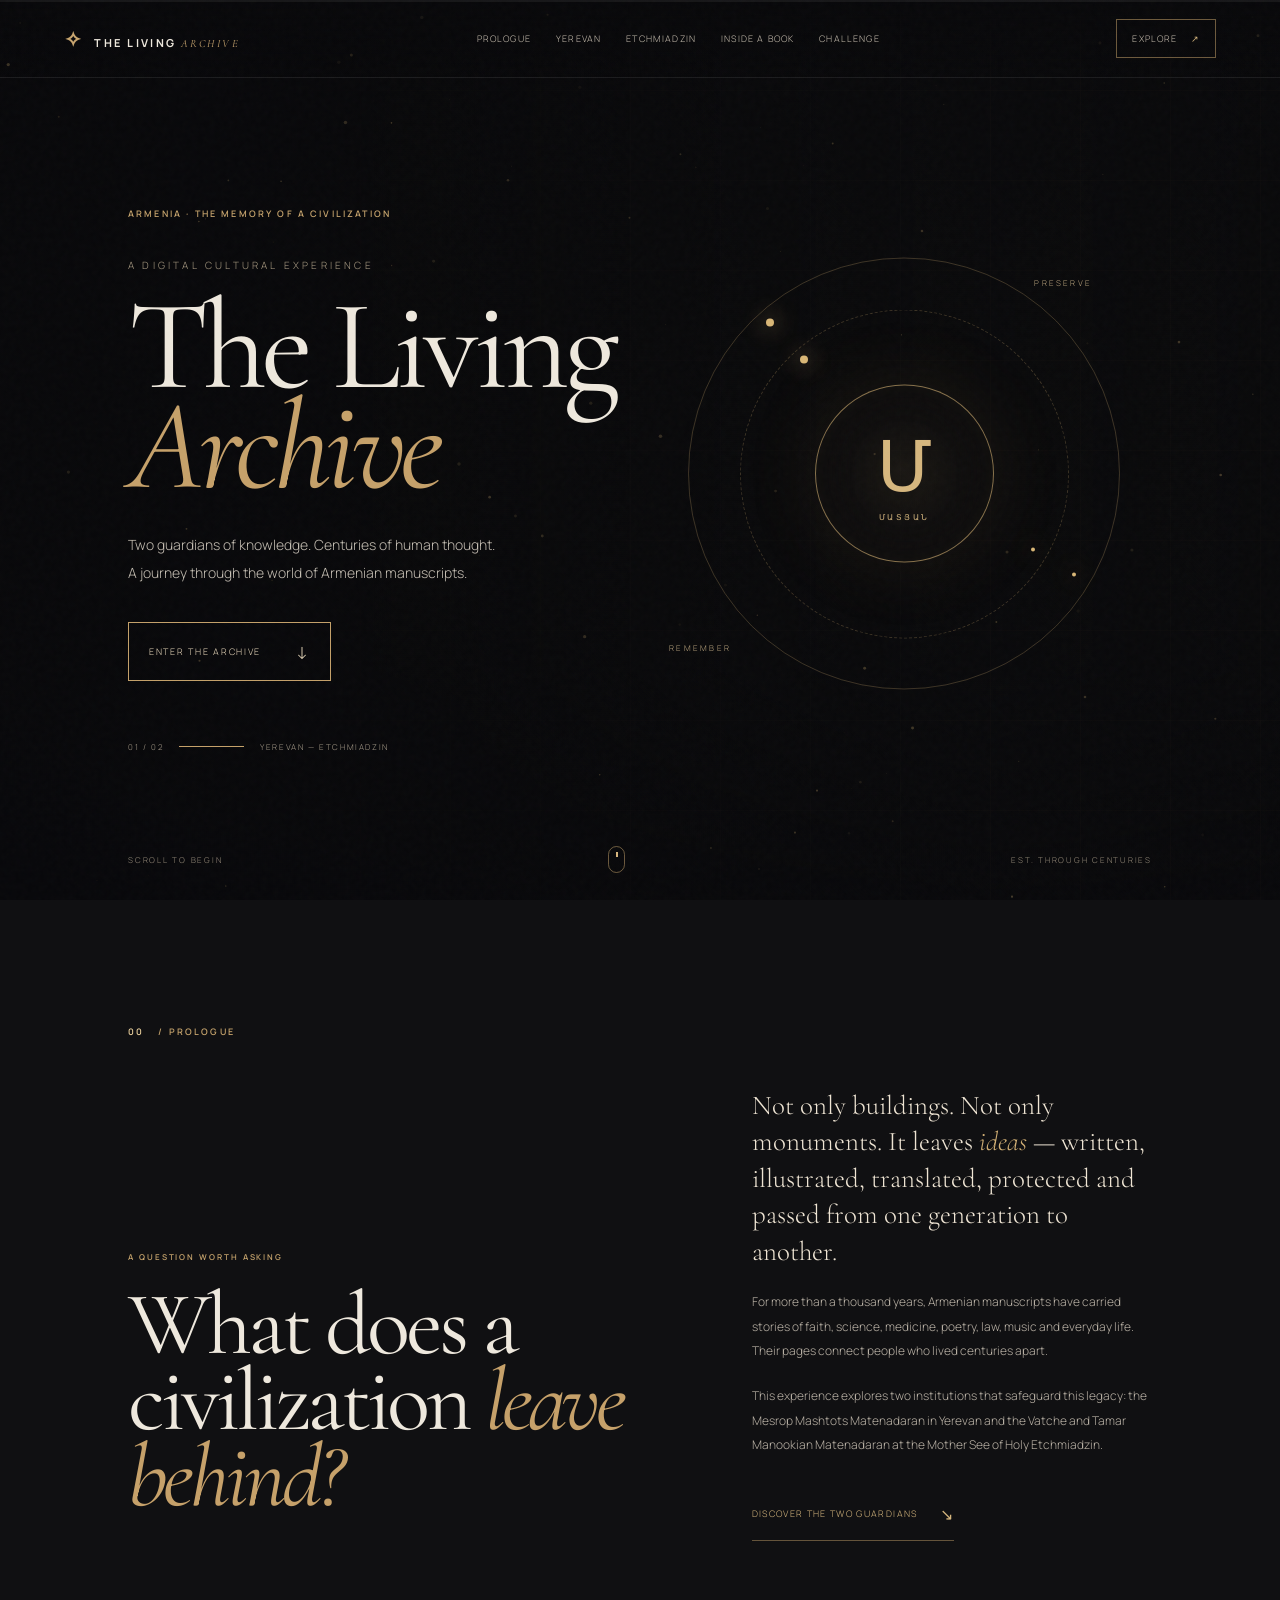
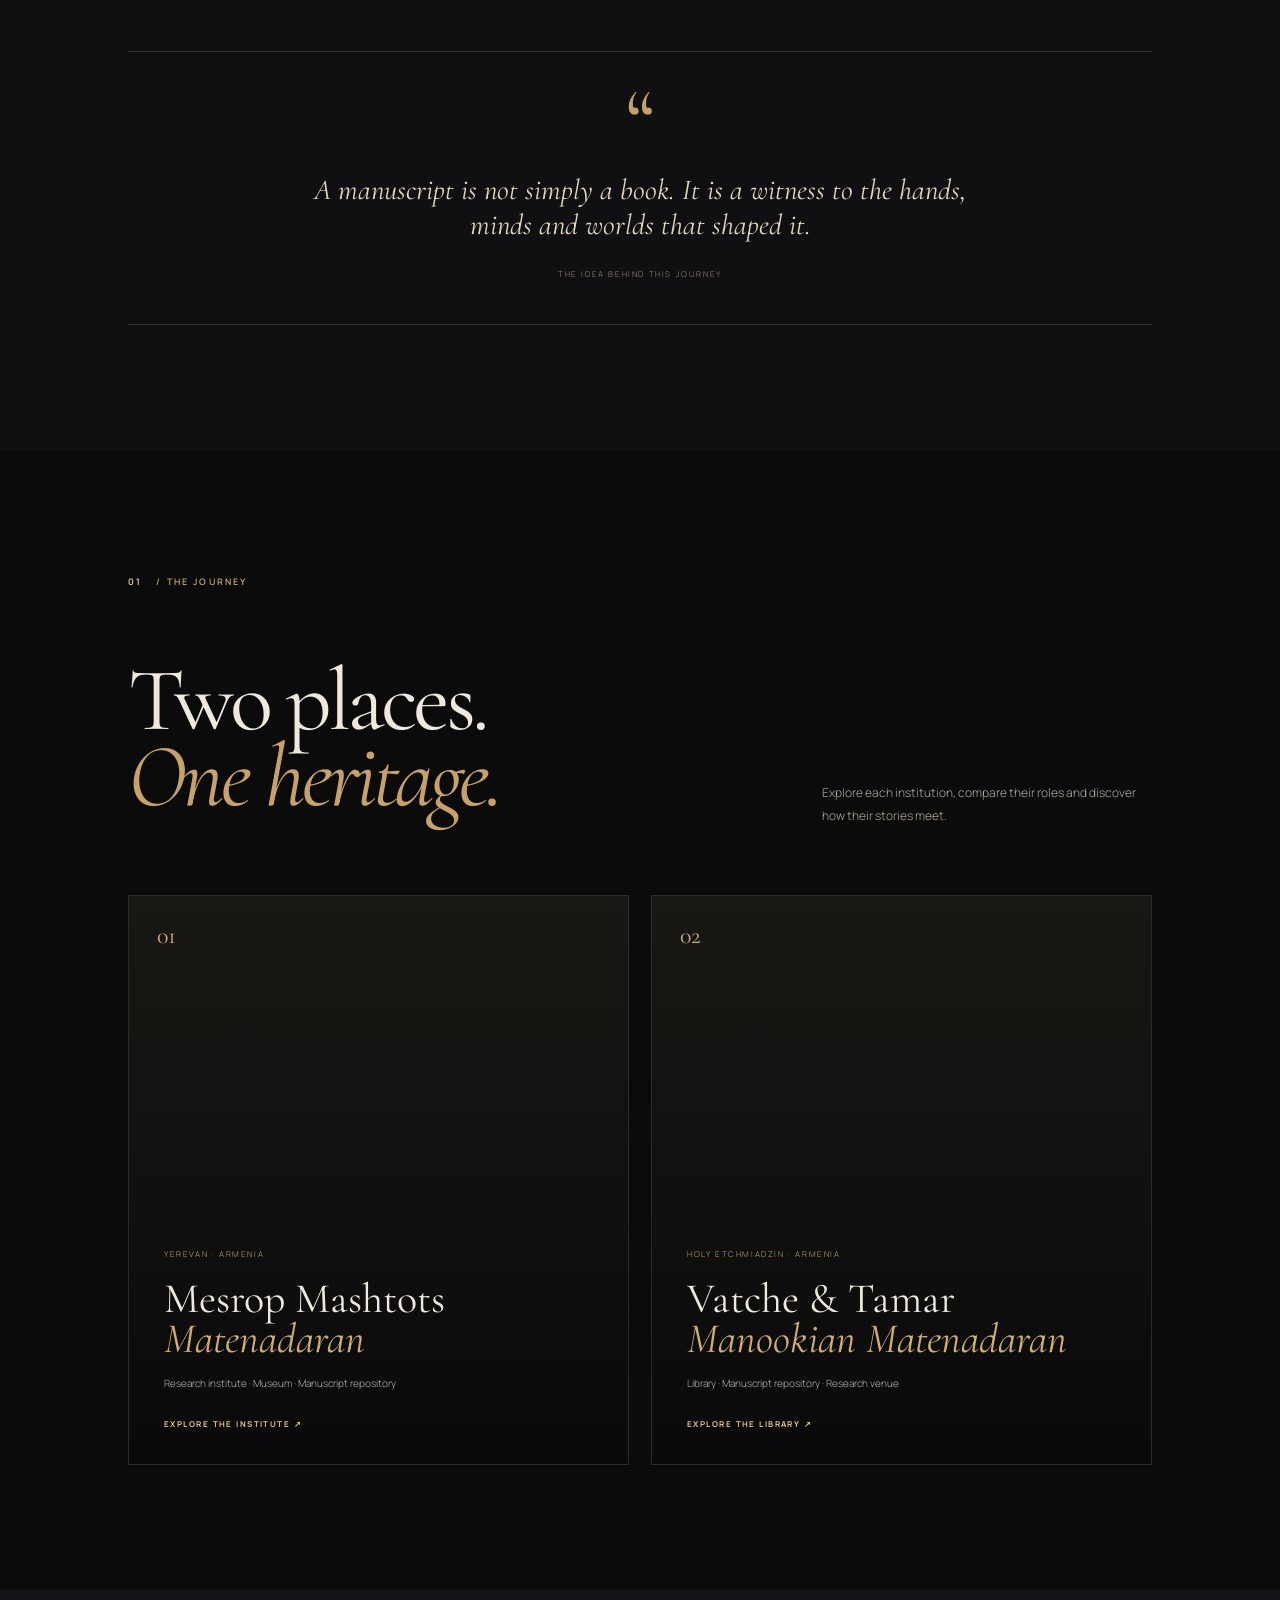
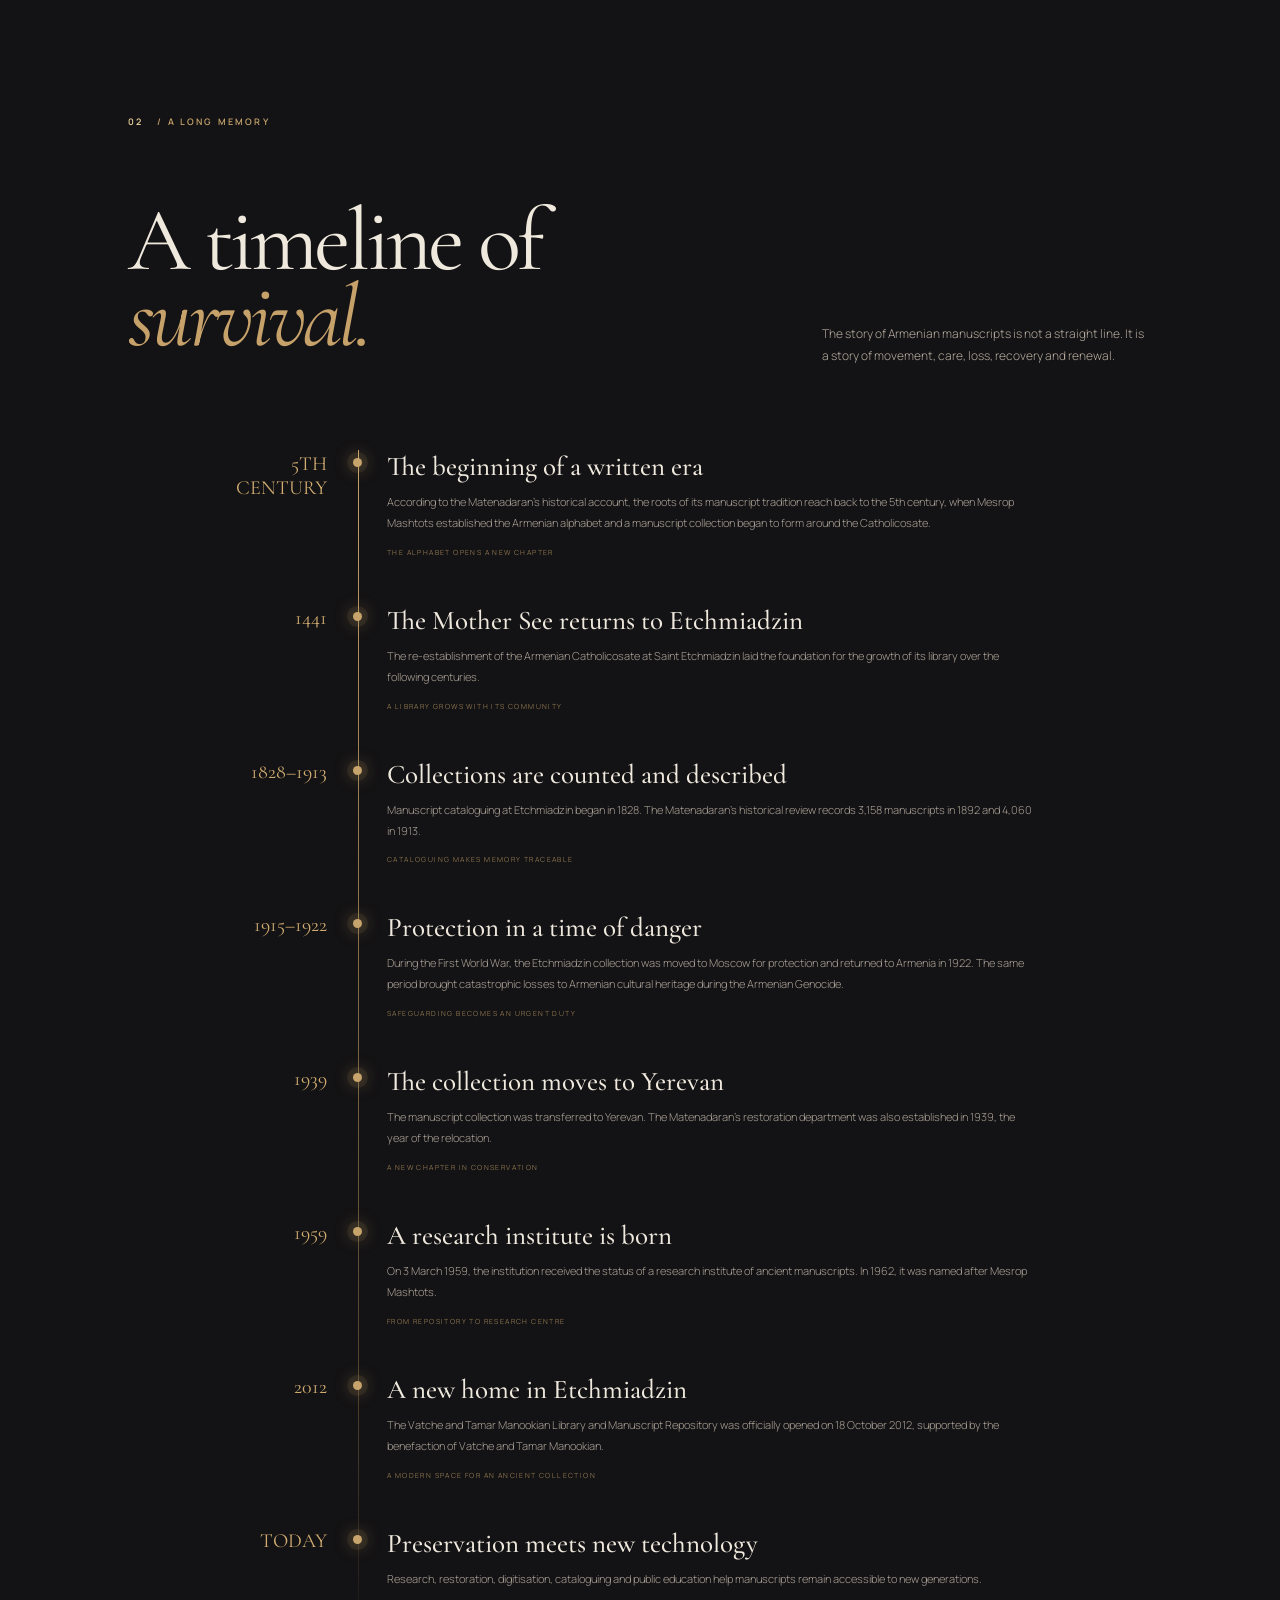
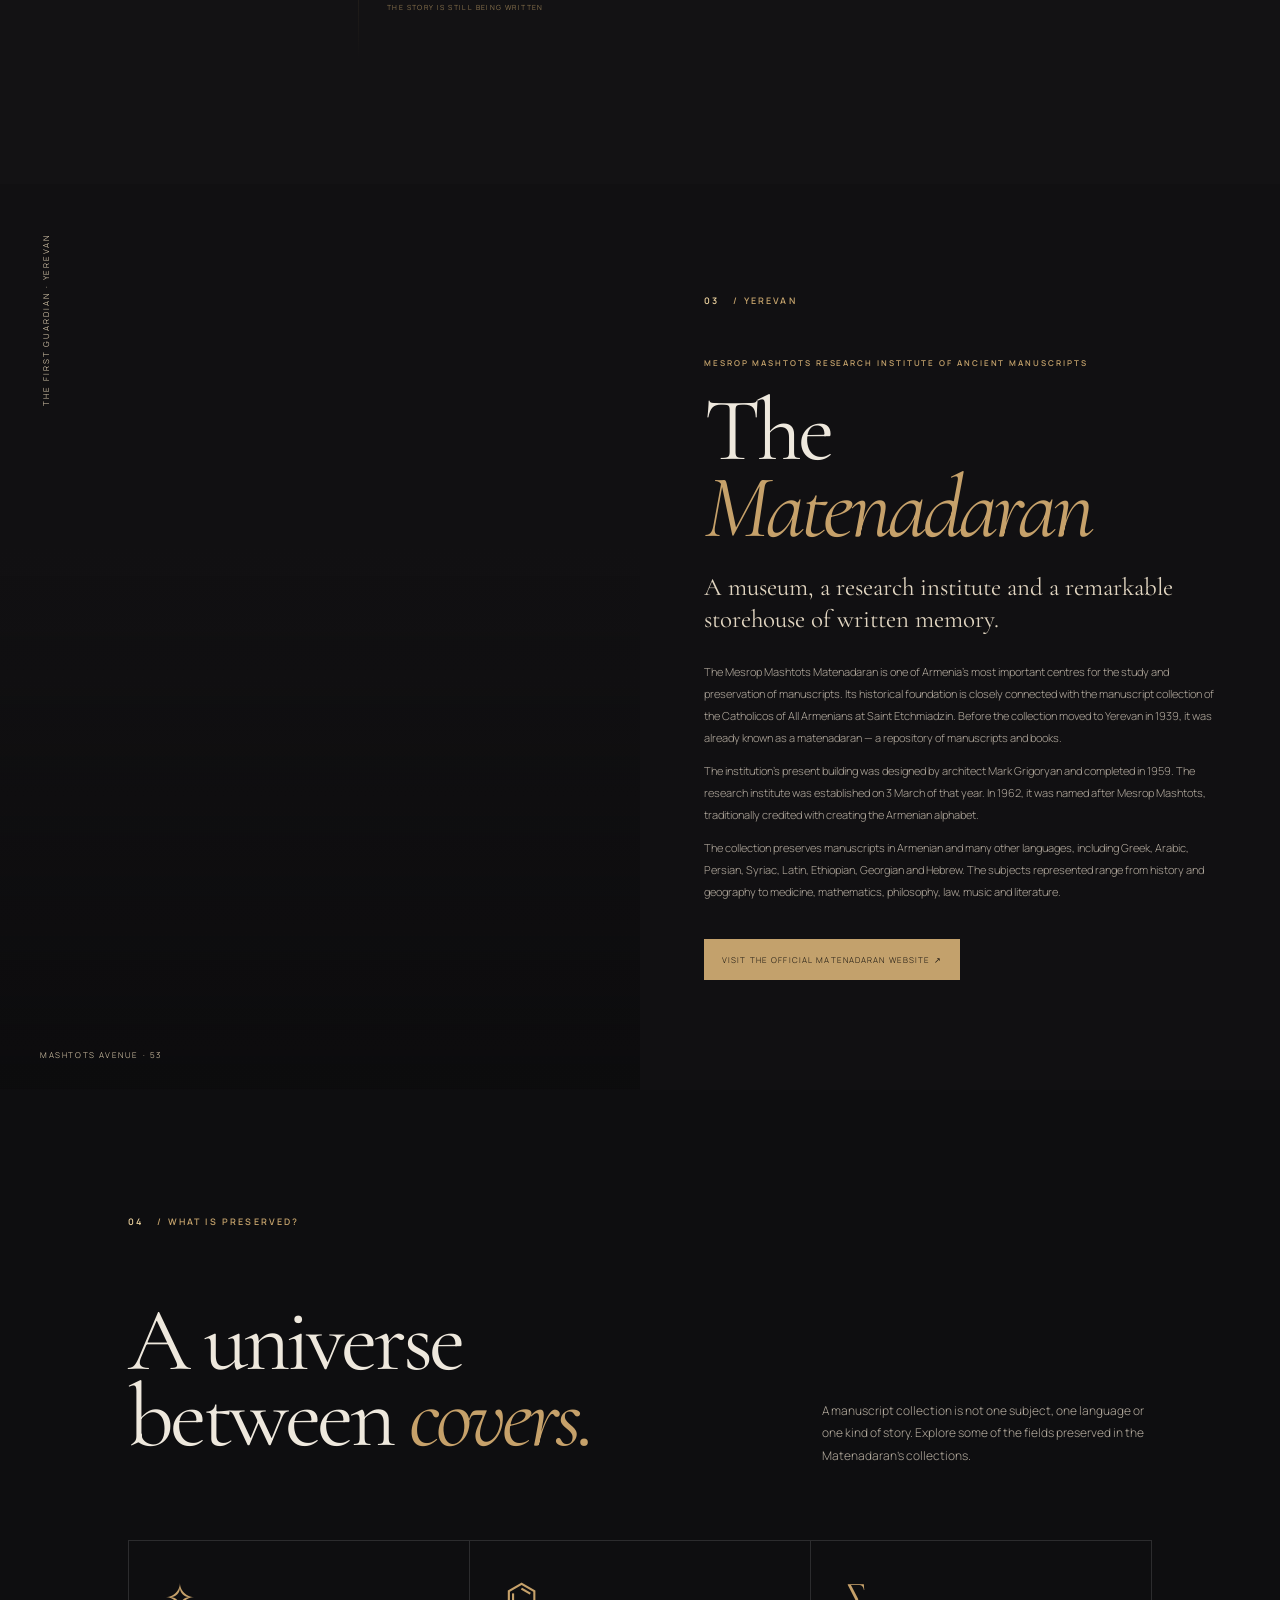
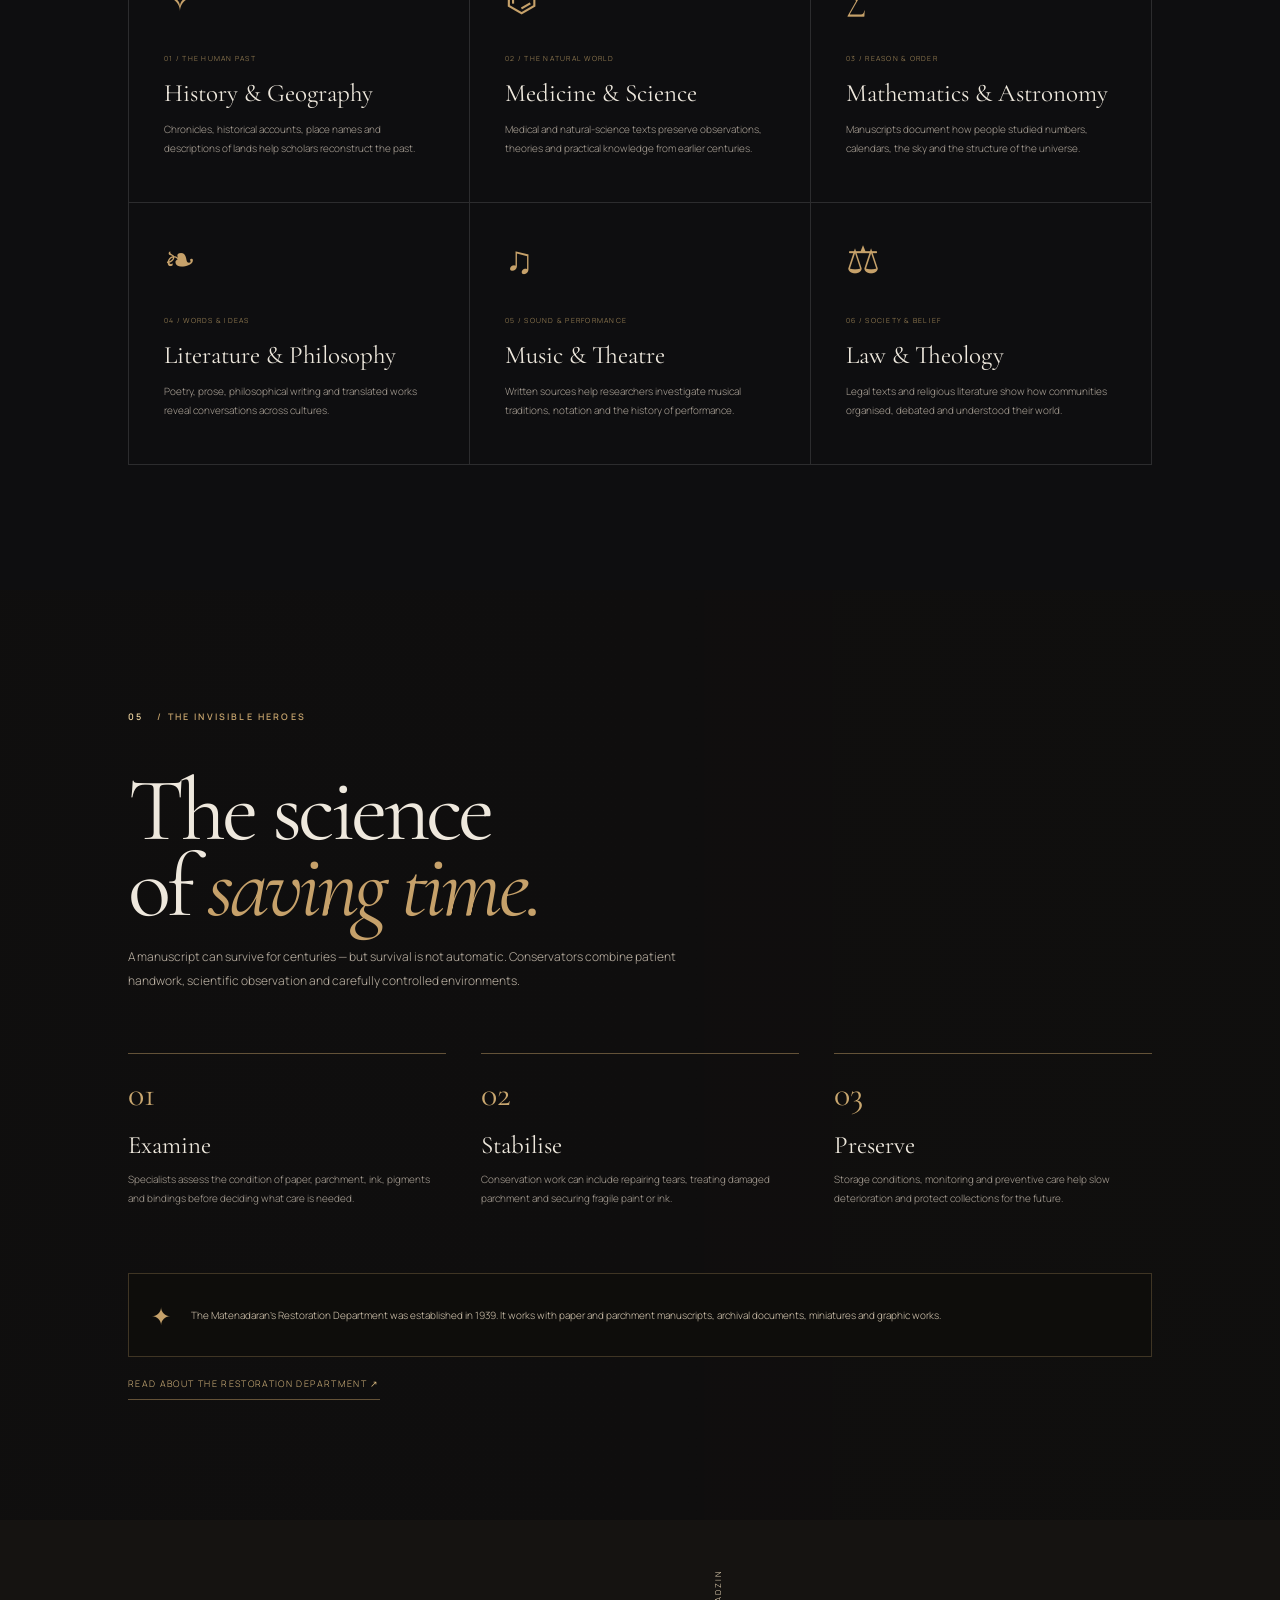
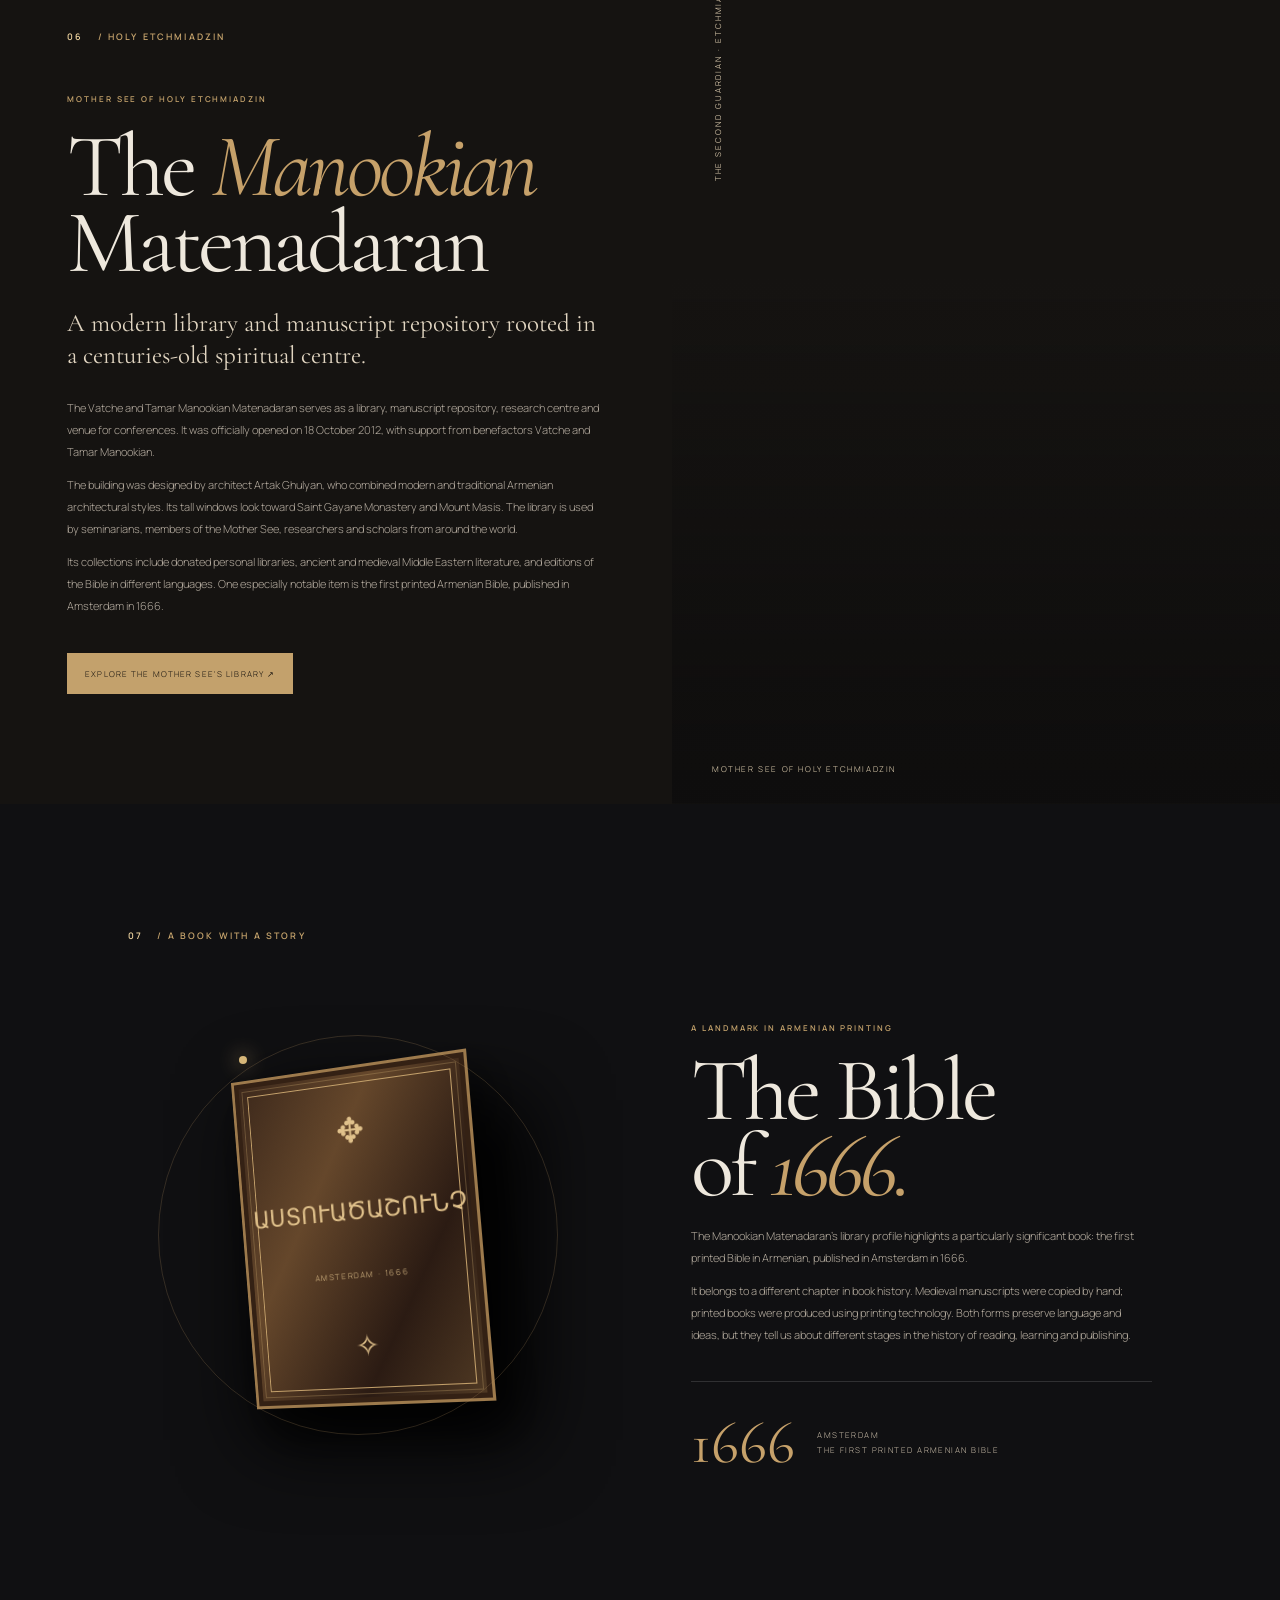
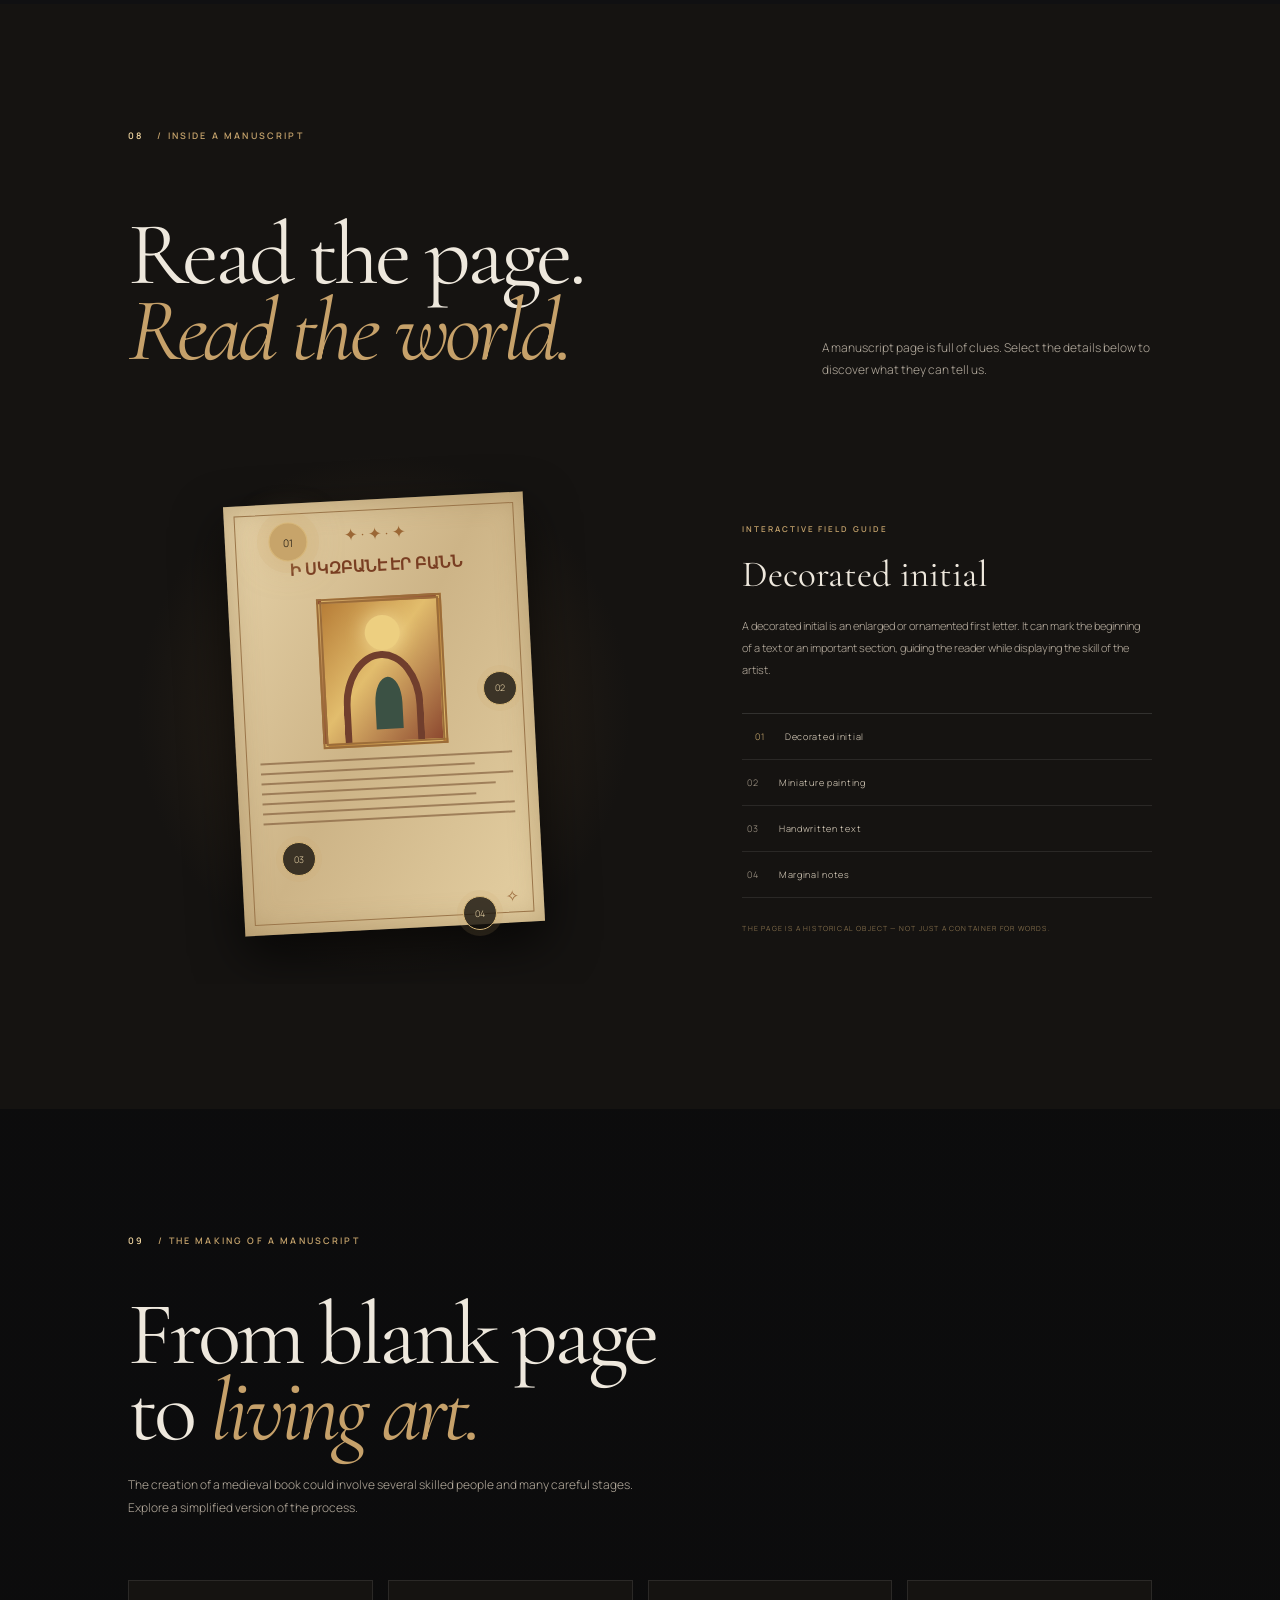
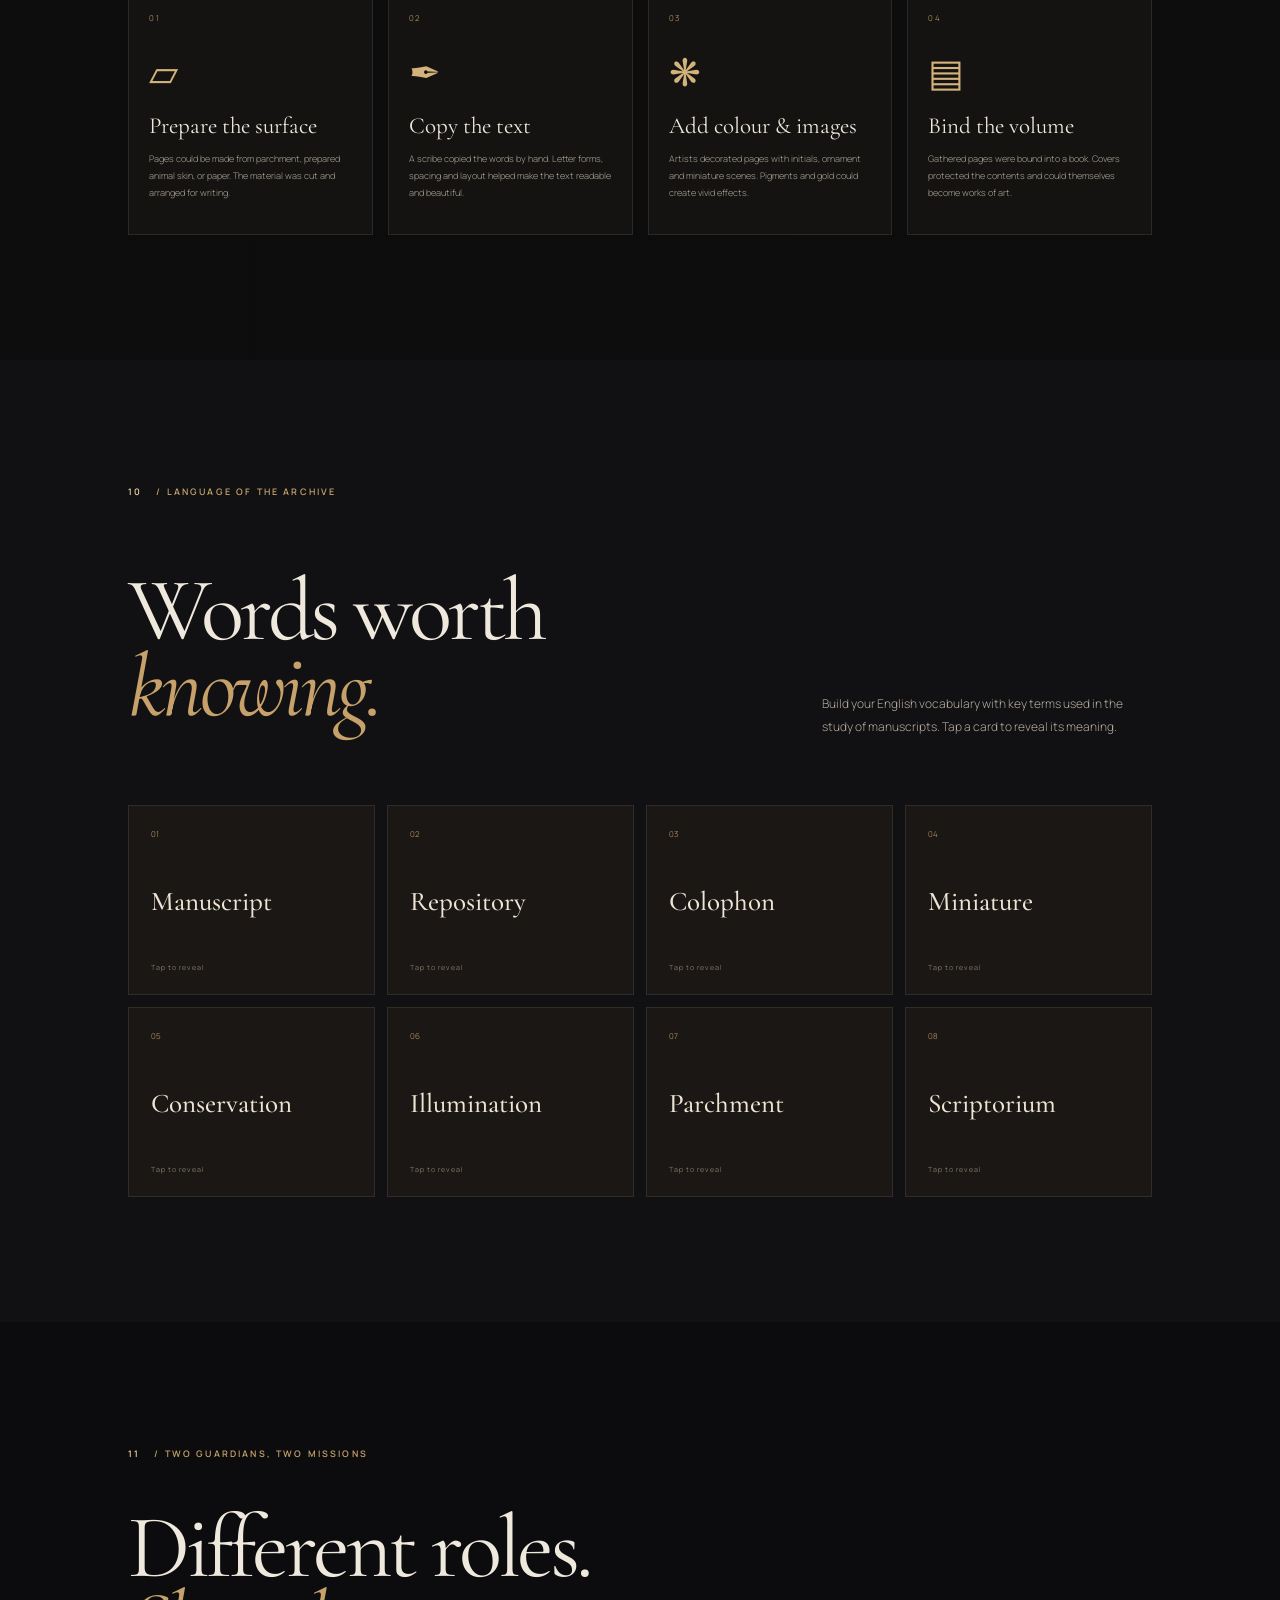
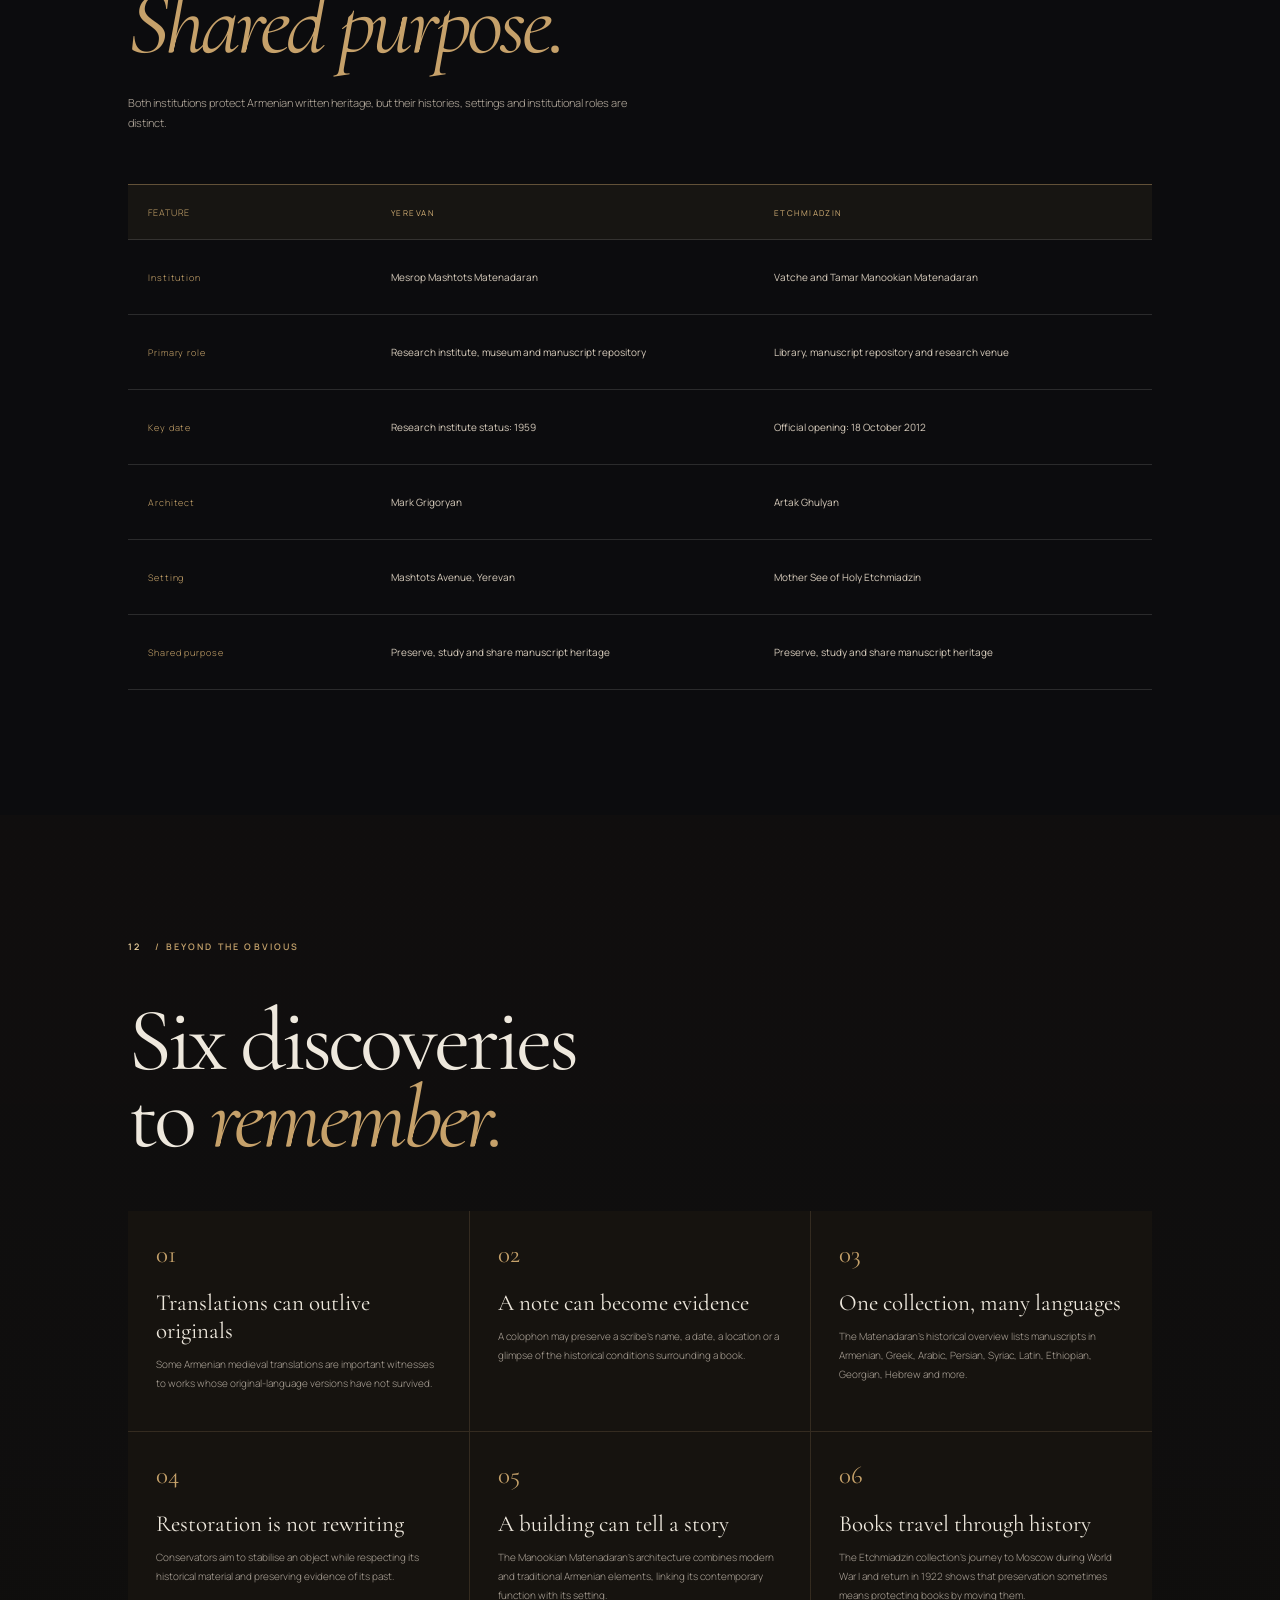
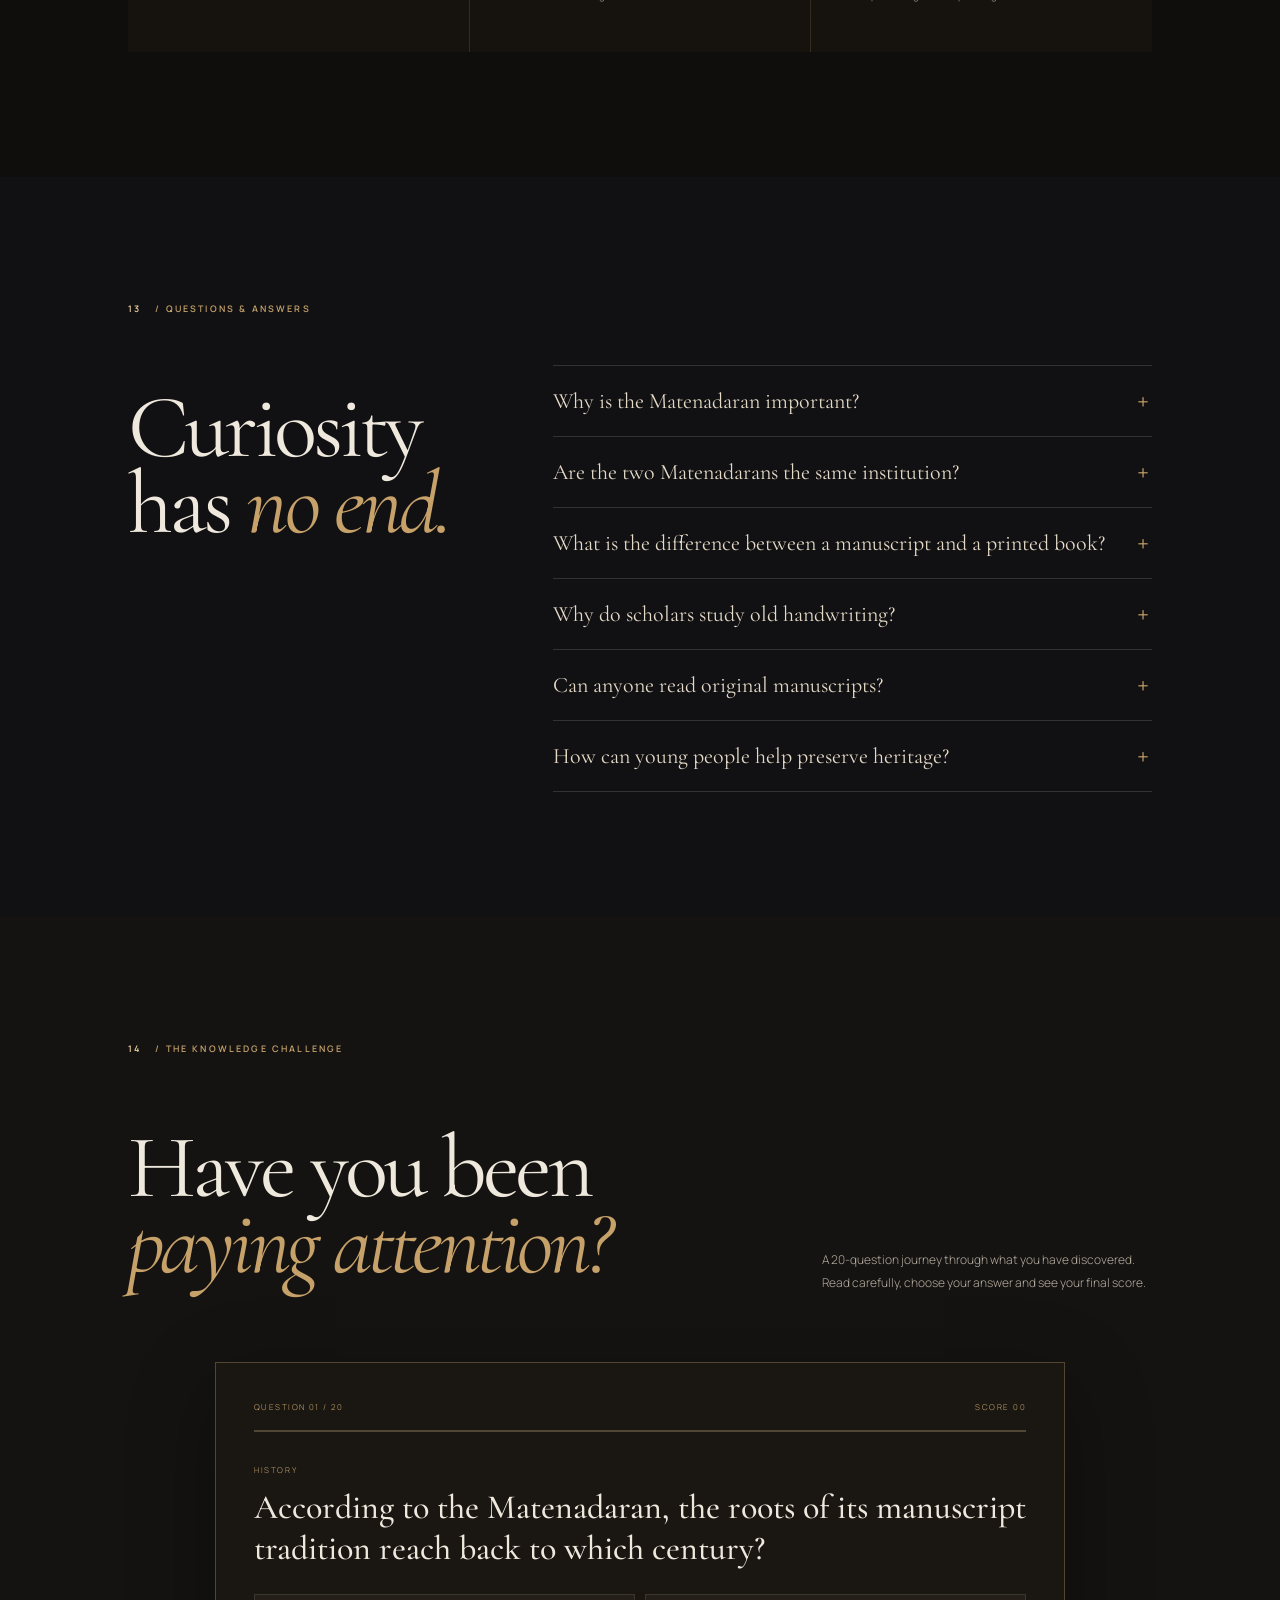
==== commit 538bbfb9: "Add files via upload" ====
--- a/index 3.html
+++ b/index 3.html
@@ -107,4 +107,7 @@
 <a href="https://www.armenianchurch.org/en/Premices-of-the-Mother-See/vatche-and-tamar-manookian-library" target="_blank" rel="noopener">Mother See — Manookian Library</a>
 <a href="https://www.armenianchurch.org/en/videos/opening-of-vatche-and-tamar-manoukian-library/4284" target="_blank" rel="noopener">Mother See — Opening ceremony, 2012</a>
 </div><div class="footer-bottom"><span>© 2026 · THE LIVING ARCHIVE</span><span>MADE FOR LEARNING · BUILT WITH CURIOSITY</span><span>ALL TEXT IN ENGLISH</span></div></footer>
-<script src="script.js"></script></body></html>+<script src="script.js"></script>
+<button id="musicToggle" class="music-toggle" aria-label="Երաժշտություն">🔊</button>
+<audio id="bgMusic" src="music.mp3" loop></audio>
+</body></html>
--- a/style.css
+++ b/style.css
@@ -0,0 +1 @@
+*{box-sizing:border-box}html{scroll-behavior:smooth;scroll-padding-top:82px}body{margin:0;background:#0b0b0c;color:#eee8dd;font-family:"Manrope",sans-serif;font-weight:300;overflow-x:hidden}::selection{background:#c3a16a;color:#17130e}a{color:inherit;text-decoration:none}button{font:inherit}.grain{position:fixed;inset:0;z-index:50;pointer-events:none;opacity:.055;background-image:url("data:image/svg+xml,%3Csvg viewBox='0 0 180 180' xmlns='http://www.w3.org/2000/svg'%3E%3Cfilter id='n'%3E%3CfeTurbulence type='fractalNoise' baseFrequency='.85' numOctaves='3' stitchTiles='stitch'/%3E%3C/filter%3E%3Crect width='100%25' height='100%25' filter='url(%23n)' opacity='.4'/%3E%3C/svg%3E")}#dust{position:fixed;inset:0;pointer-events:none;z-index:3;opacity:.55}.scroll-progress{position:fixed;top:0;left:0;width:100%;height:2px;z-index:60;background:#ffffff10}.scroll-progress span{display:block;width:0;height:100%;background:linear-gradient(90deg,#7c603c,#e7c98d,#fff0c8)}#loader{position:fixed;inset:0;z-index:100;background:#0b0b0c;display:flex;align-items:center;justify-content:center;flex-direction:column;transition:opacity .8s,visibility .8s}#loader.done{opacity:0;visibility:hidden}.loader-emblem{font-size:45px;color:#c7a36c;animation:loaderPulse 1.4s infinite}.loader-name{font:12px "Manrope";letter-spacing:.34em;margin:22px 0;color:#e5d8c1}.loader-line{width:160px;height:1px;background:#413728;margin-bottom:14px}.loader-line span{display:block;width:0;height:100%;background:#d5b477;animation:load 1.7s ease forwards}.loader-name+ .loader-line+small{font-size:8px;letter-spacing:.22em;color:#8c806e}@keyframes load{to{width:100%}}@keyframes loaderPulse{50%{transform:scale(1.2) rotate(45deg);text-shadow:0 0 30px #d3ac69}}.topbar{height:78px;position:absolute;top:0;left:0;right:0;z-index:40;padding:0 5vw;display:flex;align-items:center;justify-content:space-between;border-bottom:1px solid #ffffff15;background:linear-gradient(#09090bd9,transparent)}.brand,.footer-brand{font-size:11px;font-weight:700;letter-spacing:.22em}.brand-icon{font-size:21px;color:#c9a66f;margin-right:10px}.brand i,.footer-brand i{font-family:"Cormorant Garamond";font-weight:400;color:#c9a66f}.topbar nav{display:flex;gap:25px}.topbar nav a,.nav-cta{font-size:9px;letter-spacing:.13em;text-transform:uppercase;color:#c7beaf;transition:.3s}.topbar nav a:hover,.nav-cta:hover{color:#e2c38b}.nav-cta{border:1px solid #c5a16a88;padding:12px 15px}.nav-cta span{color:#d6b77f;margin-left:10px}.menu-toggle{display:none;color:#eee;background:none;border:0;font-size:23px}.hero{height:100svh;min-height:700px;position:relative;overflow:hidden;display:flex;align-items:center;padding:0 10vw;background:#0b0b0c}.hero-bg{position:absolute;inset:-5%;background:linear-gradient(90deg,#09090bf5 0%,#09090bd9 37%,#09090b55 75%,#09090b99),linear-gradient(0deg,#0b0b0c 0%,transparent 28%),url("https://images.unsplash.com/photo-1524995997946-a1c2e315a42f?auto=format&fit=crop&w=2200&q=90") center/cover;animation:heroDrift 22s ease-in-out infinite alternate;filter:saturate(.7)}@keyframes heroDrift{to{transform:scale(1.12) translateX(-1.5%)}}.hero-shade{position:absolute;inset:0;background:radial-gradient(ellipse at 75% 45%,transparent 0%,#08080b66 58%,#08080b 100%)}.hero-grid{position:absolute;inset:0;opacity:.12;background-image:linear-gradient(#c5a36c22 1px,transparent 1px),linear-gradient(90deg,#c5a36c22 1px,transparent 1px);background-size:90px 90px;mask-image:linear-gradient(90deg,transparent,#000 75%)}.hero-copy{position:relative;z-index:5;margin-top:50px;max-width:760px}.eyebrow,.gold-kicker,.section-tag{font-size:9px;letter-spacing:.24em;color:#c5a36c;font-weight:600}.hero-overline{font-size:10px;letter-spacing:.32em;color:#a99b83;margin-top:38px}.hero h1,.display{font-family:"Cormorant Garamond",serif;font-size:clamp(75px,10vw,148px);line-height:.78;letter-spacing:-.045em;font-weight:400;margin:25px 0 32px}.hero h1 em,.display em{color:#c6a16a;font-weight:400}.hero-deck{font-size:14px;line-height:2;color:#c5beb3;margin:35px 0}.hero-button{display:inline-flex;align-items:center;gap:35px;padding:17px 20px;border:1px solid #c5a16a;color:#e9d9bc;background:transparent;font-size:9px;letter-spacing:.19em;cursor:pointer;transition:.35s;position:relative;overflow:hidden}.hero-button:before{content:"";position:absolute;inset:0;background:#c5a16a;transform:translateX(-102%);transition:.4s;z-index:-1}.hero-button:hover{color:#17130e;gap:48px}.hero-button:hover:before{transform:translateX(0)}.hero-button b{font-size:17px;font-weight:300}.hero-caption{display:flex;align-items:center;gap:16px;margin-top:60px;font-size:8px;letter-spacing:.2em;color:#a89d8b}.hero-caption i{height:1px;width:65px;background:#c6a16a}.hero-orbit{position:absolute;right:11%;top:50%;width:min(37vw,470px);aspect-ratio:1;transform:translateY(-45%);z-index:2;display:grid;place-items:center}.orbit-ring{position:absolute;border:1px solid #c5a36c45;border-radius:50%;inset:4%;animation:orbit 28s linear infinite}.ring-b{inset:15%;border-style:dashed;animation-direction:reverse;animation-duration:42s}.orbit-ring:before,.orbit-ring:after{content:"";position:absolute;width:8px;height:8px;border-radius:50%;background:#d9b777;box-shadow:0 0 22px #e4bf7d;top:14%;left:18%}.orbit-ring:after{top:auto;left:auto;right:10%;bottom:26%;width:4px;height:4px}@keyframes orbit{to{transform:rotate(360deg)}}.orbit-core{width:38%;aspect-ratio:1;border:1px solid #d1ae72a0;border-radius:50%;display:grid;place-content:center;text-align:center;font:70px "Cormorant Garamond";color:#d6b77e;background:radial-gradient(circle,#c4a16a18,#0a0a0c 68%);box-shadow:0 0 80px #b18c4a1c,inset 0 0 40px #b18c4a16;animation:corePulse 4s ease-in-out infinite}.orbit-core small{font:8px "Manrope";letter-spacing:.3em}@keyframes corePulse{50%{box-shadow:0 0 110px #b18c4a35,inset 0 0 55px #b18c4a25}}.orbit-note{position:absolute;font-size:8px;letter-spacing:.28em;color:#bba47e}.note-a{top:8%;right:10%}.note-b{bottom:12%;left:0}.hero-bottom{position:absolute;bottom:27px;left:10vw;right:10vw;display:flex;align-items:center;justify-content:space-between;color:#968b7a;font-size:8px;letter-spacing:.22em}.scroll-mouse{width:17px;height:27px;border:1px solid #c4a16b88;border-radius:12px;display:grid;justify-items:center;padding-top:5px}.scroll-mouse i{width:2px;height:5px;background:#d8b77e;animation:mouse 1.3s infinite}@keyframes mouse{to{transform:translateY(8px);opacity:0}}.section{padding:125px 10vw}.section-tag{display:flex;gap:14px;align-items:center;margin-bottom:50px}.section-tag span{color:#f0d5a0}.prologue{background:#101012}.prologue-layout{display:grid;grid-template-columns:1fr .8fr;gap:12%;align-items:end}.display{font-size:clamp(58px,7vw,96px);line-height:.85;margin:25px 0}.prologue-text{color:#b9b1a5;font-size:12px;line-height:2.05}.prologue-text p{margin:0 0 20px}.large-copy{font-family:"Cormorant Garamond";font-size:27px;line-height:1.35;color:#eee4d3}.large-copy em{color:#d0ae74}.under-link{display:inline-flex;gap:22px;align-items:center;margin-top:20px;padding-bottom:9px;border-bottom:1px solid #c5a16a77;color:#d5b67e;font-size:9px;letter-spacing:.15em;text-transform:uppercase}.under-link span{font-size:16px}.quote-band{position:relative;margin-top:110px;padding:42px 8%;border-top:1px solid #ffffff20;border-bottom:1px solid #ffffff20;text-align:center}.quote-mark{font:90px "Cormorant Garamond";color:#c4a16b;line-height:.6}.quote-band p{font:italic 29px "Cormorant Garamond";color:#e2d7c4;max-width:720px;margin:18px auto}.quote-credit{font-size:8px;letter-spacing:.2em;color:#988c79}.journey{background:#0b0b0c}.section-heading,.history-head,.collection-intro,.inside-head,.language-head,.quiz-heading{display:flex;justify-content:space-between;align-items:end;gap:30px}.section-heading>p,.history-head>p,.collection-intro>p,.inside-head>p,.language-head>p,.quiz-heading>p{max-width:330px;color:#b4ab9e;font-size:12px;line-height:1.9}.destination-grid{display:grid;grid-template-columns:1fr 1fr;gap:22px;margin-top:55px}.destination-card{height:570px;position:relative;overflow:hidden;background:#191713;display:block;border:1px solid #ffffff16;transform-style:preserve-3d;transition:border-color .4s}.destination-card:hover{border-color:#c5a16a99}.dest-img,.dest-shade{position:absolute;inset:0}.dest-img{background-size:cover;background-position:center;transition:transform 1.1s cubic-bezier(.2,.7,.2,1);filter:saturate(.65)}.destination-card:hover .dest-img{transform:scale(1.08)}.dest-yerevan{background-image:url("https://images.unsplash.com/photo-1519682337058-a94d519337bc?auto=format&fit=crop&w=1400&q=85")}.dest-etch{background-image:url("https://images.unsplash.com/photo-1518709268805-4e9042af9f23?auto=format&fit=crop&w=1400&q=85")}.dest-shade{background:linear-gradient(0deg,#09090bf5 0%,#09090b88 42%,transparent 100%)}.dest-number{position:absolute;top:25px;left:28px;font:24px "Cormorant Garamond";color:#d0b27d}.dest-info{position:absolute;bottom:35px;left:35px;right:30px}.dest-info>span{font-size:8px;letter-spacing:.2em;color:#c7a46c}.dest-info h3{font:42px/.95 "Cormorant Garamond";font-weight:400;margin:17px 0}.dest-info h3 em{color:#d0ad72}.dest-info p{font-size:10px;color:#bdb4a7}.dest-info>b{display:block;margin-top:28px;font-size:8px;letter-spacing:.18em;color:#e3c68e}.history{background:#131214}.history-head{margin-bottom:70px}.timeline{max-width:950px;margin-left:auto;position:relative}.timeline:before{content:"";position:absolute;left:156px;top:0;bottom:0;width:1px;background:linear-gradient(#c7a46b,#4b3d2a 80%,transparent)}.timeline-row{display:grid;grid-template-columns:125px 60px 1fr;gap:0;position:relative;padding:0 0 47px}.time-date{font:20px "Cormorant Garamond";color:#d1ad72;text-align:right;padding-top:2px}.time-dot{display:flex;justify-content:center;position:relative;z-index:2}.time-dot:before{content:"";width:9px;height:9px;border-radius:50%;background:#c7a46b;box-shadow:0 0 0 6px #c7a46b18,0 0 18px #c7a46b;margin-top:8px}.time-body h3{font:27px "Cormorant Garamond";font-weight:500;margin:0 0 9px}.time-body p{font-size:11px;line-height:1.9;color:#aaa196;max-width:650px;margin:0}.time-body small{display:block;margin-top:14px;font-size:7px;letter-spacing:.2em;color:#a78b5c}.institution{display:grid;grid-template-columns:1fr 1fr;background:#111012;min-height:850px}.institution-visual{position:relative;min-height:700px;overflow:hidden}.visual-image{position:absolute;inset:0;background-size:cover;background-position:center;filter:saturate(.65);transition:transform 1.5s}.institution-visual:hover .visual-image{transform:scale(1.04)}.institution-yerevan .visual-image{background-image:linear-gradient(0deg,#08080a88,transparent 60%),url("https://images.unsplash.com/photo-1524995997946-a1c2e315a42f?auto=format&fit=crop&w=1600&q=90")}.etch-visual .visual-image{background-image:linear-gradient(0deg,#08080a88,transparent 60%),url("https://images.unsplash.com/photo-1518709268805-4e9042af9f23?auto=format&fit=crop&w=1600&q=90")}.vertical-label{position:absolute;top:50px;left:40px;writing-mode:vertical-rl;transform:rotate(180deg);font-size:8px;letter-spacing:.24em;color:#f1dfbf}.visual-caption{position:absolute;bottom:30px;left:40px;font-size:8px;letter-spacing:.2em;color:#e4d3b3}.institution-content{padding:110px 10%;align-self:center}.institution-content .display{font-size:clamp(60px,7vw,90px);margin:25px 0}.institution-content .lead{font:25px/1.3 "Cormorant Garamond";color:#e1d5c1}.institution-content>p:not(.gold-kicker):not(.lead){font-size:11px;line-height:2;color:#b3aa9e}.gold-kicker{margin-top:30px;font-size:8px}.solid-link{display:inline-block;margin-top:25px;padding:15px 18px;background:#c3a16c;color:#17130e;font-size:8px;letter-spacing:.14em;transition:.3s}.solid-link:hover{background:#e3c58c;transform:translateY(-3px)}.collection{background:#0e0e10}.collection-intro{margin-bottom:60px}.collection-grid{display:grid;grid-template-columns:repeat(3,1fr);border-top:1px solid #ffffff20;border-left:1px solid #ffffff20}.collection-tile{padding:35px;min-height:250px;border-right:1px solid #ffffff20;border-bottom:1px solid #ffffff20;transition:.4s}.collection-tile:hover{background:#191713;box-shadow:inset 0 0 0 1px #c5a16a55}.tile-icon{font:38px "Cormorant Garamond";color:#c6a16a;margin-bottom:22px}.collection-tile>span{font-size:7px;letter-spacing:.18em;color:#a88d5c}.collection-tile h3{font:25px "Cormorant Garamond";margin:12px 0}.collection-tile p{font-size:10px;line-height:1.85;color:#aaa196}.restoration{position:relative;padding:120px 10vw;overflow:hidden;background:#14110e}.restoration-bg{position:absolute;inset:0;background:linear-gradient(90deg,#100e0df2,#100e0de8),url("https://images.unsplash.com/photo-1455390582262-044cdead277a?auto=format&fit=crop&w=1800&q=85") center/cover;filter:saturate(.4)}.restoration-content{position:relative;max-width:1100px;margin:auto}.restoration .display{margin:20px 0}.restoration-lead{max-width:580px;color:#bdb3a5;font-size:12px;line-height:2}.restoration-points{display:grid;grid-template-columns:repeat(3,1fr);gap:35px;margin-top:60px}.restoration-points article{border-top:1px solid #c4a16a77;padding-top:20px}.restoration-points b{font:34px "Cormorant Garamond";color:#c9a76f}.restoration-points h3{font:25px "Cormorant Garamond";margin:15px 0 7px}.restoration-points p{font-size:10px;line-height:1.9;color:#aaa196}.restoration-note{display:flex;gap:20px;align-items:center;margin-top:55px;padding:22px;border:1px solid #c5a16a44;background:#0e0d0bc9}.restoration-note span{font-size:24px;color:#c5a16a}.restoration-note p{font-size:10px;line-height:1.8;color:#d4c6b0}.institution-etch{grid-template-columns:1.05fr .95fr;background:#151311}.special-object{background:#101012}.object-layout{display:grid;grid-template-columns:1fr 1fr;gap:10%;align-items:center}.object-art{height:470px;position:relative;display:grid;place-items:center;perspective:1000px}.book-shadow{position:absolute;width:270px;height:340px;background:#000;filter:blur(40px);transform:translate(35px,35px)}.book-cover{width:250px;height:340px;position:relative;transform:rotateY(-18deg) rotateZ(-5deg);background:linear-gradient(120deg,#39261a,#65472b 35%,#2b1b13 70%,#533c25);box-shadow:15px 25px 45px #000b,inset 0 0 0 3px #9d7a4c,inset 0 0 0 8px #342114;animation:bookFloat 5s ease-in-out infinite}.book-border{position:absolute;inset:17px;border:1px solid #c4a16b;outline:1px solid #c4a16b55;outline-offset:5px;display:flex;flex-direction:column;align-items:center;justify-content:space-around;color:#e0c18b;text-align:center}.book-border span{font-size:35px}.book-border b{font:24px "Cormorant Garamond"}.book-border small{font-size:8px;letter-spacing:.2em}.book-border i{font-style:normal;font-size:30px}@keyframes bookFloat{50%{transform:translateY(-13px) rotateY(-10deg) rotateZ(-3deg)}}.object-orbit{position:absolute;width:400px;height:400px;border:1px solid #c4a16b35;border-radius:50%;animation:orbit 35s linear infinite}.object-orbit:after{content:"";position:absolute;top:5%;left:20%;width:8px;height:8px;background:#d7b779;border-radius:50%;box-shadow:0 0 20px #e1c182}.object-copy .display{margin:20px 0}.object-copy>p:not(.gold-kicker){font-size:11px;line-height:2;color:#b4ab9e}.object-fact{display:flex;gap:22px;align-items:center;border-top:1px solid #ffffff22;margin-top:35px;padding-top:25px}.object-fact strong{font:60px "Cormorant Garamond";color:#c6a16a}.object-fact span{font-size:8px;letter-spacing:.18em;line-height:1.8;color:#c8bca8}.inside-book{background:#151311}.inside-head{margin-bottom:50px}.manuscript-lab{display:grid;grid-template-columns:1fr .8fr;gap:10%;align-items:center}.manuscript-visual{height:540px;position:relative;display:grid;place-items:center;background:radial-gradient(ellipse,#35291b,#151311 68%);overflow:hidden}.folio{width:300px;height:430px;background:linear-gradient(120deg,#e6d2a8,#cdb487 48%,#e5d0a3);box-shadow:0 20px 50px #000a,inset 0 0 30px #82663b66;color:#4c3020;padding:22px 24px;transform:rotate(-3deg);position:relative}.folio:before{content:"";position:absolute;inset:10px;border:1px solid #9a7549}.folio-top{text-align:center;color:#9b6735;font-size:17px}.folio-title{text-align:center;font:16px "Cormorant Garamond";font-weight:700;margin:12px 0;color:#793e22}.folio-art{height:165px;display:grid;place-items:center}.miniature-frame{width:125px;height:150px;border:5px double #9b6c39;position:relative;background:linear-gradient(130deg,#b77d37,#e2bd6d 45%,#8d4930);overflow:hidden}.miniature-sun{position:absolute;top:14px;left:42px;width:35px;height:35px;border-radius:50%;background:#edcf80;box-shadow:0 0 20px #f2d994}.miniature-arch{position:absolute;bottom:-20px;left:17px;width:80px;height:110px;border:7px solid #703e2d;border-bottom:0;border-radius:50% 50% 0 0}.miniature-figure{position:absolute;bottom:12px;left:49px;width:27px;height:52px;background:#3b5144;border-radius:50% 50% 0 0}.folio-lines{display:flex;flex-direction:column;gap:8px;margin-top:4px}.folio-lines i{height:2px;background:#815c3b;opacity:.65}.folio-lines i:nth-child(2),.folio-lines i:nth-child(5){width:85%}.folio-lines i:nth-child(4){width:93%}.folio-note{position:absolute;bottom:16px;right:25px;color:#9a693b}.hotspot{position:absolute;width:34px;height:34px;border-radius:50%;border:1px solid #d7b779;background:#16120dcc;color:#e9d4a8;font-size:9px;cursor:pointer;z-index:4;box-shadow:0 0 0 6px #c7a46a22;transition:.3s}.hotspot:hover,.hotspot.active{background:#c7a46a;color:#17130e;transform:scale(1.15);box-shadow:0 0 0 10px #c7a46a22,0 0 30px #c7a46a88}.hs1{top:15%;left:28%}.hs2{top:42%;right:24%}.hs3{bottom:20%;left:30%}.hs4{bottom:10%;right:28%}.manuscript-details h3{font:37px "Cormorant Garamond";margin:18px 0}.manuscript-details>p:not(.gold-kicker){font-size:11px;line-height:2;color:#b7ad9f;min-height:70px}.detail-index{margin-top:28px;border-top:1px solid #ffffff20}.detail-tab{width:100%;display:flex;gap:20px;padding:16px 5px;background:none;border:0;border-bottom:1px solid #ffffff17;color:#aa9f8f;text-align:left;font-size:9px;letter-spacing:.08em;cursor:pointer;transition:.3s}.detail-tab span{color:#e2d7c4}.detail-tab.active,.detail-tab:hover{color:#d5b477;padding-left:13px}.detail-tip{font-size:7px;letter-spacing:.17em;color:#9a8057;margin-top:25px;line-height:1.8}.craft-section{position:relative;padding:125px 10vw;overflow:hidden;background:#0e0d0b}.craft-bg{position:absolute;inset:0;background:linear-gradient(90deg,#0c0c0deF,#0c0c0ddf),url("https://images.unsplash.com/photo-1516979187457-637abb4f9353?auto=format&fit=crop&w=1800&q=85") center/cover}.craft-content{position:relative}.craft-intro{font-size:12px;line-height:1.9;color:#b5ab9d;max-width:540px}.craft-flow{display:grid;grid-template-columns:repeat(4,1fr);gap:15px;margin-top:60px}.craft-card{padding:23px 20px;background:#171512c9;border:1px solid #ffffff18;min-height:255px;transition:.35s}.craft-card:hover{border-color:#c5a16a88;transform:translateY(-8px);background:#201b14}.craft-card>span{font-size:8px;color:#c7a46c;letter-spacing:.2em}.craft-symbol{font:38px "Cormorant Garamond";color:#d2b37b;margin:25px 0 15px}.craft-card h3{font:23px "Cormorant Garamond";margin:0 0 10px}.craft-card p{font-size:9px;line-height:1.9;color:#aaa196}.language{background:#111012}.language-head{margin-bottom:55px}.vocab-grid{display:grid;grid-template-columns:repeat(4,1fr);gap:12px}.vocab-card{min-height:190px;padding:22px;background:#1a1714;border:1px solid #ffffff17;color:#eee4d4;text-align:left;cursor:pointer;position:relative;overflow:hidden;transition:.4s;display:flex;flex-direction:column;align-items:flex-start;justify-content:space-between}.vocab-card:before{content:"";position:absolute;inset:0;background:linear-gradient(130deg,#c6a16a14,transparent 60%);opacity:0;transition:.4s}.vocab-card:hover:before,.vocab-card.flipped:before{opacity:1}.vocab-card>span{font-size:8px;color:#c5a16a}.vocab-card strong{font:27px "Cormorant Garamond";font-weight:500}.vocab-card small{font-size:7px;letter-spacing:.15em;color:#9b907f}.vocab-card em{display:none;font-size:10px;line-height:1.8;color:#d3c4aa;font-style:normal}.vocab-card.flipped strong{display:none}.vocab-card.flipped small{display:none}.vocab-card.flipped em{display:block}.compare{background:#0c0c0e}.compare-intro{max-width:500px;font-size:11px;line-height:1.9;color:#b6ac9f;margin:30px 0 50px}.compare-table{border-top:1px solid #c5a16a77}.compare-row{display:grid;grid-template-columns:.7fr 1.15fr 1.15fr;border-bottom:1px solid #ffffff20;min-height:75px;align-items:center;gap:25px;padding:17px 20px}.compare-row>span{font-size:9px;letter-spacing:.1em;color:#c7a46b}.compare-row>b{font-size:10px;line-height:1.7;font-weight:400;color:#d6cbbb}.compare-labels{background:#171512;min-height:55px}.compare-labels>b{font-size:8px;letter-spacing:.18em;color:#d1ae75}.curiosities{position:relative;padding:125px 10vw;overflow:hidden;background:#15120e}.curiosity-bg{position:absolute;inset:0;background:linear-gradient(#100e0ded,#100e0df2),url("https://images.unsplash.com/photo-1519682337058-a94d519337bc?auto=format&fit=crop&w=1800&q=85") center/cover;filter:saturate(.5)}.curiosity-content{position:relative}.curiosity-grid{display:grid;grid-template-columns:repeat(3,1fr);gap:1px;background:#c5a16a33;margin-top:55px}.curiosity-card{background:#15120ef2;padding:28px;min-height:220px;transition:.3s}.curiosity-card:hover{background:#201a12}.curiosity-card>span{font:25px "Cormorant Garamond";color:#c5a16a}.curiosity-card h3{font:23px "Cormorant Garamond";margin:20px 0 10px}.curiosity-card p{font-size:10px;line-height:1.9;color:#aaa196}.faq{background:#111012}.faq-layout{display:grid;grid-template-columns:.7fr 1.3fr;gap:10%}.faq-list{border-top:1px solid #ffffff24}.faq-item{border-bottom:1px solid #ffffff24}.faq-item>button{width:100%;padding:22px 0;background:none;border:0;color:#e5dac8;display:flex;justify-content:space-between;text-align:left;cursor:pointer;font:22px "Cormorant Garamond"}.faq-item>button span{font:18px "Manrope";color:#c7a46a;transition:.3s}.faq-item.open>button span{transform:rotate(45deg)}.faq-answer{max-height:0;overflow:hidden;transition:max-height .45s ease}.faq-answer p{font-size:10px;line-height:2;color:#aaa196;padding:0 35px 20px 0;margin:0}.quiz-section{background:#151311}.quiz-heading{margin-bottom:55px}.quiz-shell{max-width:850px;margin:auto;padding:38px;background:#1a1713;border:1px solid #c5a16a55;box-shadow:0 25px 80px #0005}.quiz-top{display:flex;justify-content:space-between;font-size:8px;letter-spacing:.18em;color:#c8a76e}.quiz-progress{height:2px;background:#514735;margin:18px 0 32px}.quiz-progress span{display:block;width:5%;height:100%;background:#d9b97d;transition:width .5s}.quiz-category{font-size:8px;letter-spacing:.2em;color:#c5a16a}.quiz-shell h3{font:34px "Cormorant Garamond";font-weight:500;margin:12px 0 25px}.quiz-answers{display:grid;grid-template-columns:1fr 1fr;gap:10px}.quiz-answer{background:#242019;border:1px solid #ffffff18;color:#d8cebd;text-align:left;padding:17px;font-size:10px;cursor:pointer;transition:.25s}.quiz-answer:hover:not(:disabled){border-color:#c5a16a;background:#2c261b}.quiz-answer.correct{border-color:#88a77b;background:#1c291e}.quiz-answer.wrong{border-color:#c27a6d;background:#2c1d19}.quiz-answer:disabled{cursor:default}.quiz-feedback{min-height:35px;padding-top:15px;font-size:10px;color:#d2b47d;line-height:1.7}.quiz-shell .hero-button{margin-top:10px}.quiz-shell .hero-button:disabled{opacity:.35;cursor:not-allowed}.quiz-result{text-align:center;padding:25px}.quiz-result strong{font:85px "Cormorant Garamond";color:#d0ae72;display:block}.quiz-result h3{font:36px "Cormorant Garamond"}.quiz-result p{font-size:11px;line-height:1.8;color:#c2b8a8}.reflection{background:#0e0e10}.reflection-copy{max-width:600px;color:#b6ac9e;font-size:12px;line-height:2;margin:35px 0 55px}.reflection-prompts{display:grid;grid-template-columns:1fr 1fr;gap:0 40px;border-top:1px solid #ffffff20}.reflection-prompts>div{display:flex;gap:20px;align-items:center;padding:22px 0;border-bottom:1px solid #ffffff20}.reflection-prompts span{font:24px "Cormorant Garamond";color:#c7a46a}.reflection-prompts p{font:20px "Cormorant Garamond";color:#ded4c3;margin:0}.reflection-note{font-size:8px;letter-spacing:.2em;color:#b99a65;margin-top:35px}.closing{text-align:center;padding:140px 20px;background:radial-gradient(ellipse at center,#2b2115,#0b0b0c 65%)}.closing-symbol{font-size:45px;color:#c8a56d;animation:loaderPulse 4s infinite}.closing h2{font:clamp(55px,7vw,90px)/.88 "Cormorant Garamond";font-weight:400;margin:25px 0}.closing h2 em{color:#c7a46c}.closing>p:not(.gold-kicker){font-size:11px;color:#bdb3a5;margin:25px auto 35px;max-width:520px;line-height:1.9}footer{padding:55px 10vw 25px;background:#080809;border-top:1px solid #ffffff1c}.footer-top{display:flex;justify-content:space-between;gap:30px;padding-bottom:35px;border-bottom:1px solid #ffffff1c}.footer-brand{font-size:14px}.footer-brand p{font-size:9px;font-weight:300;letter-spacing:0;color:#9d9487;margin-top:14px}.footer-links{display:flex;flex-direction:column;gap:12px}.footer-links strong,.source-list>strong{font-size:8px;letter-spacing:.2em;color:#c4a16b;margin-bottom:5px}.footer-links a,.source-list a{font-size:9px;color:#aaa093;text-decoration:underline;text-decoration-color:#4b4132}.source-list{display:flex;flex-wrap:wrap;gap:12px 22px;padding:28px 0;border-bottom:1px solid #ffffff1c}.source-list>strong{width:100%}.footer-bottom{display:flex;justify-content:space-between;padding-top:20px;font-size:7px;letter-spacing:.15em;color:#766e62}.reveal{opacity:0;transform:translateY(25px);transition:opacity .85s ease,transform .85s cubic-bezier(.2,.65,.2,1)}.reveal.visible{opacity:1;transform:translateY(0)}.reveal.delay-1{transition-delay:.1s}.reveal.delay-2{transition-delay:.2s}@media(max-width:950px){.topbar nav{gap:12px}.topbar nav a{font-size:8px}.hero-orbit{right:5%;opacity:.75}.institution-content{padding:80px 7%}.section{padding:100px 7vw}.institution{min-height:700px}.institution-visual{min-height:650px}}@media(max-width:680px){.topbar{height:66px;padding:0 6vw}.menu-toggle{display:block}.nav-cta{display:none}.topbar nav{display:none;position:absolute;top:66px;left:0;right:0;background:#111012;padding:22px 7vw;flex-direction:column;border-bottom:1px solid #c5a16a55}.topbar nav.open{display:flex}.topbar nav a{font-size:10px}.hero{min-height:690px;padding:0 7vw}.hero-bg{background-position:60% center}.hero h1{font-size:80px}.hero-orbit{width:260px;right:-75px;top:66%;opacity:.38}.hero-copy{margin-top:10px}.hero-deck{font-size:12px}.hero-bottom{left:7vw;right:7vw}.hero-bottom>span:last-child{display:none}.section{padding:85px 7vw}.section-tag{margin-bottom:35px}.prologue-layout,.object-layout,.manuscript-lab,.faq-layout{grid-template-columns:1fr;gap:35px}.display{font-size:62px}.prologue-text{font-size:11px}.quote-band{margin-top:65px;padding:35px 5%}.quote-band p{font-size:24px}.section-heading,.history-head,.collection-intro,.inside-head,.language-head,.quiz-heading{display:block}.section-heading>p,.history-head>p,.collection-intro>p,.inside-head>p,.language-head>p,.quiz-heading>p{margin-top:25px}.destination-grid{grid-template-columns:1fr}.destination-card{height:480px}.timeline:before{left:92px}.timeline-row{grid-template-columns:72px 40px 1fr;padding-bottom:38px}.time-date{font-size:15px}.time-body h3{font-size:23px}.time-body p{font-size:10px}.institution,.institution-etch{grid-template-columns:1fr}.institution-visual{min-height:390px;order:0}.institution-etch .institution-content{order:1}.institution-content{padding:70px 7vw}.institution-content .display{font-size:65px}.collection-grid{grid-template-columns:1fr 1fr}.collection-tile{padding:22px;min-height:235px}.collection-tile h3{font-size:22px}.restoration{padding:85px 7vw}.restoration-points{grid-template-columns:1fr;gap:25px}.restoration-note{align-items:flex-start}.object-art{height:390px}.book-cover{transform:scale(.85) rotateY(-18deg) rotateZ(-5deg)}.object-orbit{width:320px;height:320px}.manuscript-visual{height:480px}.folio{transform:scale(.85) rotate(-3deg)}.hotspot{width:30px;height:30px}.craft-section{padding:85px 7vw}.craft-flow{grid-template-columns:1fr 1fr;gap:10px}.craft-card{padding:18px;min-height:235px}.vocab-grid{grid-template-columns:1fr 1fr}.vocab-card{min-height:160px;padding:17px}.compare-row{grid-template-columns:.65fr 1fr 1fr;gap:10px;padding:15px 10px}.compare-row>span,.compare-row>b{font-size:8px}.curiosities{padding:85px 7vw}.curiosity-grid{grid-template-columns:1fr 1fr}.curiosity-card{padding:20px;min-height:230px}.faq-item>button{font-size:19px}.quiz-shell{padding:22px}.quiz-shell h3{font-size:28px}.quiz-answers{grid-template-columns:1fr}.reflection-prompts{grid-template-columns:1fr}.reflection-prompts p{font-size:18px}.footer-top{flex-direction:column}.footer-bottom{flex-direction:column;gap:10px}}@media(max-width:390px){.collection-grid,.curiosity-grid,.craft-flow{grid-template-columns:1fr}.compare-row{grid-template-columns:.55fr 1fr 1fr}.compare-row>span,.compare-row>b{font-size:7px}.hero h1{font-size:69px}}@media(prefers-reduced-motion:reduce){*,*:before,*:after{animation-duration:.01ms!important;animation-iteration-count:1!important;transition-duration:.01ms!important;scroll-behavior:auto!important}.reveal{opacity:1;transform:none}}
